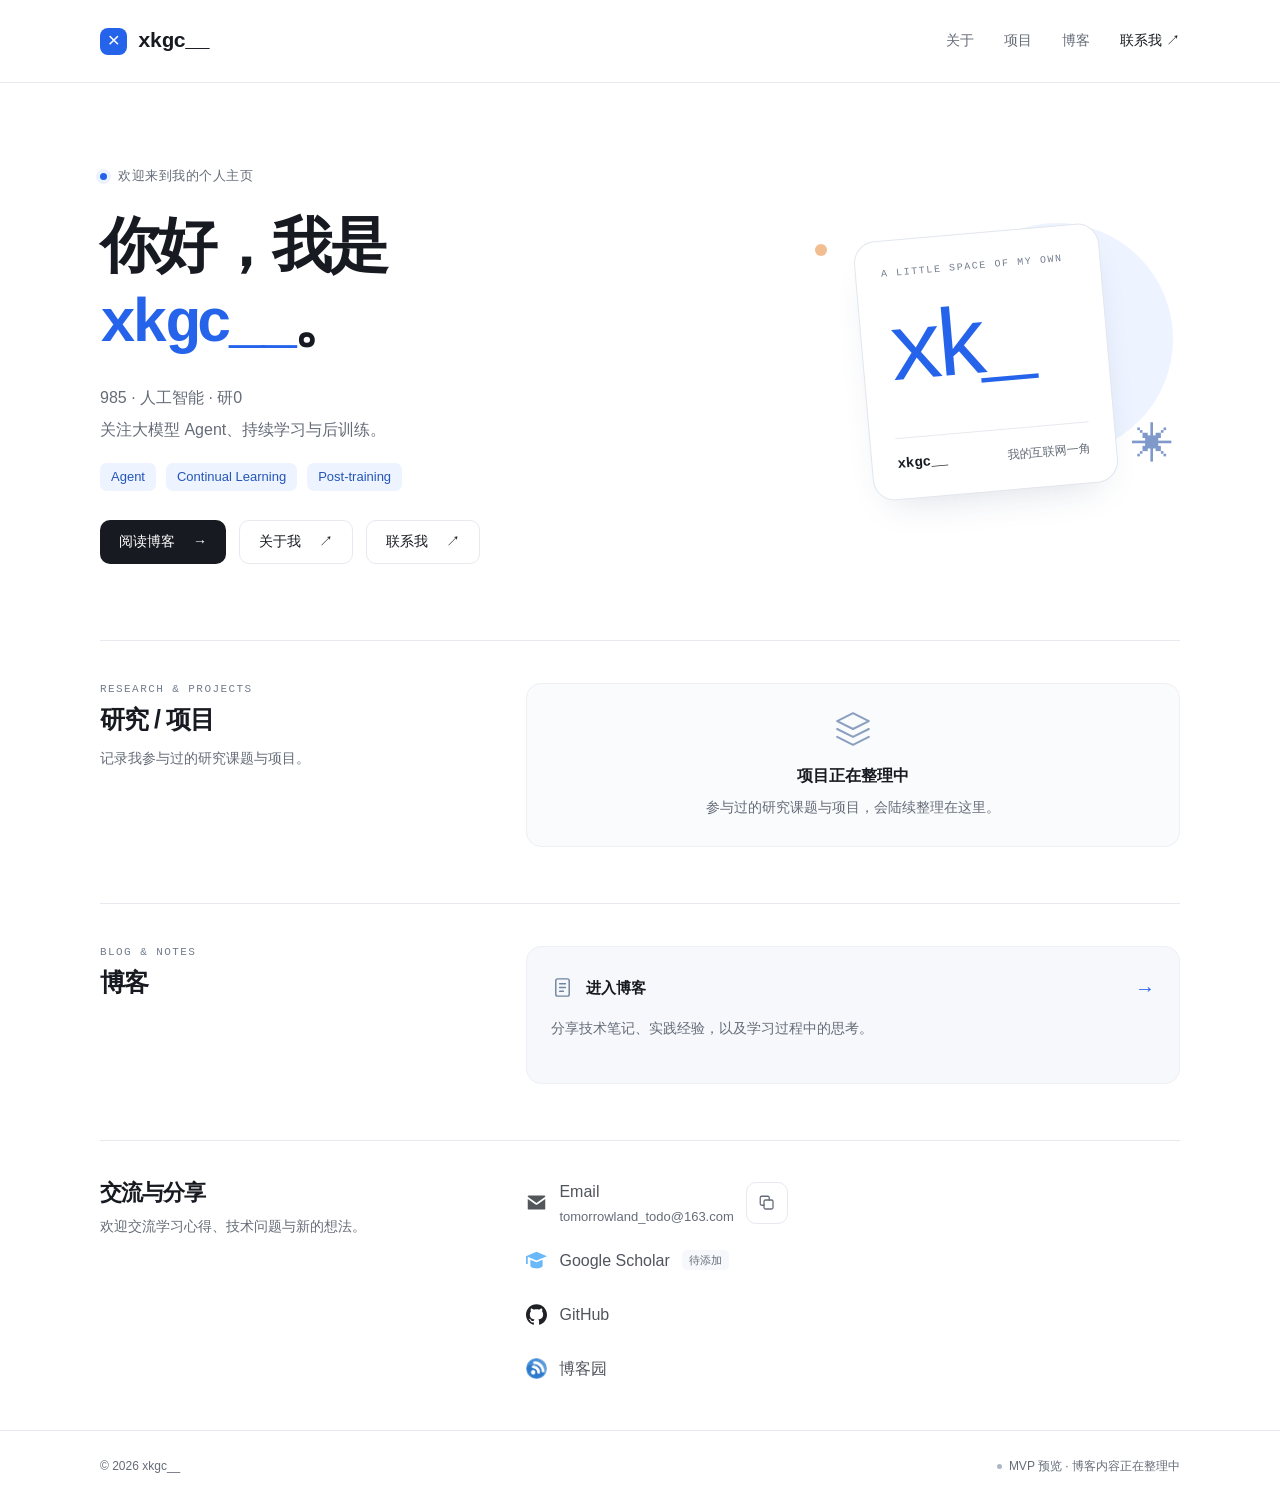
==== site/index.html @ 90bb9431 "feat: 建立 Markdown 驱动的个人主页与博客发布流程 将网页源文件整理到 site/，以 content/posts/ 中的 Markdown 作为文章原稿。  新增构建脚本和文章模板，自" ====
<!doctype html>
<html lang="zh-CN">
  <head>
    <meta charset="utf-8">
    <meta name="viewport" content="width=device-width, initial-scale=1">
    <meta name="description" content="xkgc__ 的个人主页：研0，记录技术学习、实践与思考。">
    <meta name="theme-color" content="#ffffff">
    <title>xkgc__ · 个人主页</title>
    <link rel="icon" href="data:image/svg+xml,%3Csvg xmlns='http://www.w3.org/2000/svg' viewBox='0 0 64 64'%3E%3Crect width='64' height='64' rx='18' fill='%232563eb'/%3E%3Cpath d='m20 20 24 24m0-24L20 44' stroke='white' stroke-width='7' stroke-linecap='round'/%3E%3C/svg%3E">
    <style>
      :root {
        color-scheme: light;
        --ink: #171a20;
        --muted: #656c78;
        --line: #e7e9ee;
        --blue: #2563eb;
        --wash: #f6f8fb;
      }
      * { box-sizing: border-box; }
      [hidden] { display: none !important; }
      html { scroll-behavior: smooth; scroll-padding-top: 24px; }
      body {
        margin: 0;
        color: var(--ink);
        background: #fff;
        font-family: -apple-system, BlinkMacSystemFont, "Segoe UI", "PingFang SC", "Microsoft YaHei", sans-serif;
        line-height: 1.7;
        -webkit-font-smoothing: antialiased;
      }
      ::selection { background: #e1eaff; }
      a { color: inherit; text-decoration: none; }
      button { font: inherit; }
      a, button { -webkit-tap-highlight-color: transparent; }
      a:focus-visible, button:focus-visible { outline: 3px solid #8fb2ff; outline-offset: 5px; }
      svg { display: block; }
      .container { width: min(1080px, calc(100% - 64px)); margin-inline: auto; }
      .skip-link { position: absolute; left: 20px; top: -80px; z-index: 5; padding: 10px 16px; background: var(--ink); color: #fff; }
      .skip-link:focus { top: 12px; }
      .header { border-bottom: 1px solid var(--line); }
      .header-inner { min-height: 82px; display: flex; align-items: center; justify-content: space-between; gap: 24px; }
      .brand { display: inline-flex; align-items: center; gap: 11px; font: 700 21px ui-monospace, Consolas, monospace; letter-spacing: -.8px; }
      .brand-mark { width: 27px; height: 27px; display: grid; place-items: center; background: var(--blue); border-radius: 8px; color: #fff; font-size: 21px; font-weight: 400; }
      .navigation { display: flex; align-items: center; gap: 30px; font-size: 14px; color: var(--muted); }
      .navigation a { padding-block: 12px; transition: color .16s ease; }
      .navigation a:hover { color: var(--blue); }
      .navigation .nav-contact { color: var(--ink); }
      .hero { display: grid; grid-template-columns: 1.6fr 1fr; align-items: center; gap: 70px; padding-block: 78px 76px; }
      .eyebrow { display: inline-flex; align-items: center; gap: 8px; color: var(--muted); font-size: 13px; letter-spacing: .04em; }
      .status-dot { width: 7px; height: 7px; background: var(--blue); border-radius: 50%; box-shadow: 0 0 0 4px #edf2ff; margin-right: 3px; }
      h1 { margin: 21px 0 20px; font-size: clamp(40px, 4.7vw, 62px); line-height: 1.24; letter-spacing: -.045em; font-weight: 750; }
      h1 span { color: var(--blue); font-family: ui-monospace, Consolas, monospace; letter-spacing: -.065em; }
      .intro { max-width: 440px; color: var(--muted); font-size: 16px; margin: 0; line-height: 1.95; }
      .hero-tags { display: flex; flex-wrap: wrap; gap: 10px; margin-top: 18px; }
      .tag-chip { padding: 3px 11px; background: #edf3ff; color: #2456b7; border-radius: 7px; font-size: 13px; }
      .hero-actions { display: flex; flex-wrap: wrap; align-items: center; gap: 13px; margin-top: 29px; }
      .button { display: inline-flex; justify-content: center; align-items: center; gap: 18px; min-height: 44px; padding: 9px 19px; border-radius: 10px; font-size: 14px; font-weight: 550; transition: background .16s ease, transform .16s ease; }
      .button:hover { transform: translateY(-2px); }
      .button-primary { color: white; background: var(--ink); }
      .button-primary:hover { background: #303744; }
      .button-secondary { border: 1px solid var(--line); background: white; }
      .button-secondary:hover { background: var(--wash); }
      .identity-scene { position: relative; min-height: 288px; display: grid; place-items: center; isolation: isolate; }
      .identity-scene::before { content: ""; position: absolute; width: 232px; height: 232px; border-radius: 50%; background: #edf3ff; right: 7px; top: 5px; z-index: -2; }
      .identity-scene::after { content: ""; position: absolute; width: 12px; height: 12px; background: #f1bd91; border-radius: 50%; left: 23px; top: 26px; }
      .identity-card { width: 246px; padding: 27px 25px 22px; background: #fff; border: 1px solid #e2e6ed; border-radius: 22px; transform: rotate(-5deg); box-shadow: 0 18px 40px -22px #243c6838; }
      .card-label { font: 10px ui-monospace, Consolas, monospace; color: #737d8e; letter-spacing: .16em; }
      .monogram { font: 500 95px ui-monospace, Consolas, monospace; color: var(--blue); letter-spacing: -.12em; line-height: 1.35; padding: 12px 0 19px; }
      .identity-caption { border-top: 1px solid var(--line); padding-top: 14px; display: flex; justify-content: space-between; align-items: center; font-size: 12px; color: var(--muted); }
      .identity-caption strong { color: var(--ink); font-family: ui-monospace, Consolas, monospace; font-size: 14px; }
      .little-star { position: absolute; right: 6px; bottom: 25px; color: #7f9aca; font-size: 42px; font-family: Georgia, serif; }
      .blog-section { display: grid; grid-template-columns: 1fr 1.7fr; align-items: start; gap: 42px; padding-block: 42px 56px; border-top: 1px solid var(--line); }
      .section-kicker { margin: 0 0 7px; color: #737d8e; font: 11px ui-monospace, Consolas, monospace; letter-spacing: .13em; }
      h2 { margin: 0; font-size: 25px; line-height: 1.4; letter-spacing: -.04em; }
      .blog-entry { display: block; min-height: 138px; background: var(--wash); border: 1px solid #edf0f4; border-radius: 15px; padding: 24px; transition: background .16s ease, border-color .16s ease; }
      .blog-entry:hover { background: #f0f5ff; border-color: #c9d9fb; }
      .blog-entry-top { display: flex; align-items: center; gap: 12px; margin-bottom: 11px; }
      .blog-entry-icon { color: #70839f; }
      .blog-entry-arrow { margin-left: auto; color: var(--blue); font-size: 20px; }
      h3 { margin: 0; font-size: 15px; font-weight: 600; }
      .blog-entry p { margin: 0; color: var(--muted); font-size: 14px; line-height: 1.85; }
      .projects-section { display: grid; grid-template-columns: 1fr 1.7fr; align-items: start; gap: 42px; padding-block: 42px 56px; border-top: 1px solid var(--line); }
      .projects-intro { margin: 10px 0 0; color: var(--muted); font-size: 14px; }
      .project-list { list-style: none; margin: 0; padding: 0; display: grid; gap: 14px; }
      .project-card { background: var(--wash); border: 1px solid #edf0f4; border-radius: 15px; padding: 22px 24px; transition: background .16s ease, border-color .16s ease; }
      .project-card:hover { background: #f0f5ff; border-color: #c9d9fb; }
      .project-top { display: flex; align-items: center; gap: 10px; margin-bottom: 11px; }
      .project-type { padding: 2px 8px; background: #edf3ff; color: #2456b7; border-radius: 5px; font-size: 12px; }
      .project-status { padding: 1px 8px; background: #fff; border: 1px solid var(--line); border-radius: 5px; color: var(--muted); font-size: 11px; }
      .project-link { margin-left: auto; color: var(--blue); font-size: 13px; }
      .project-link:hover { text-decoration: underline; }
      .project-title { margin: 0; font-size: 17px; font-weight: 600; line-height: 1.5; overflow-wrap: anywhere; }
      .project-summary { margin: 7px 0 0; color: var(--muted); font-size: 14px; line-height: 1.85; }
      .project-tags { display: flex; flex-wrap: wrap; gap: 10px; margin-top: 12px; color: #737d8e; font-size: 12px; overflow-wrap: anywhere; }
      .project-empty { min-height: 150px; padding: 26px 22px; border: 1px solid #edf0f4; border-radius: 15px; background: #fafbfd; text-align: center; display: flex; flex-direction: column; align-items: center; justify-content: center; }
      .project-empty-icon { color: #8ba0c0; margin-bottom: 14px; }
      .project-empty h3 { font-size: 16px; margin: 0 0 7px; }
      .project-empty p { color: var(--muted); font-size: 14px; margin: 0; }
      .contact { border-top: 1px solid var(--line); padding-block: 37px 40px; display: grid; grid-template-columns: 1fr 1.7fr; align-items: start; gap: 42px; }
      .contact h2 { font-size: 22px; margin-bottom: 6px; }
      .contact p { margin: 0; font-size: 14px; color: var(--muted); }
      .contact-list { list-style: none; margin: 0; padding: 0; display: grid; gap: 10px; min-width: 0; }
      .contact-row { display: flex; align-items: center; gap: 12px; min-height: 44px; }
      .contact-link { display: inline-flex; align-items: center; gap: 12px; min-height: 44px; min-width: 0; color: #50545d; font-size: 16px; border-radius: 4px; }
      a.contact-link:hover { color: var(--blue); }
      .contact-icon { width: 21px; height: 21px; flex: 0 0 21px; }
      .email-icon { color: #53565b; }
      .scholar-icon { color: #69b9fa; }
      .github-icon { color: #202124; }
      .cnblogs-icon { object-fit: cover; border-radius: 50%; }
      .contact-text { display: grid; gap: 1px; min-width: 0; }
      .contact-detail { color: var(--muted); font-size: 13px; overflow-wrap: anywhere; }
      .contact-pending { flex-wrap: wrap; column-gap: 12px; row-gap: 3px; }
      .link-status { color: var(--muted); font-size: 11px; padding: 1px 7px; border-radius: 5px; background: var(--wash); white-space: nowrap; }
      .copy-button { flex-shrink: 0; width: 42px; height: 42px; display: grid; place-items: center; border: 1px solid var(--line); border-radius: 10px; background: white; color: var(--muted); cursor: pointer; }
      .copy-button:hover { background: var(--wash); color: var(--blue); }
      footer { border-top: 1px solid var(--line); }
      .footer-inner { min-height: 70px; display: flex; align-items: center; justify-content: space-between; gap: 20px; color: var(--muted); font-size: 12px; }
      .preview-label { display: flex; align-items: center; gap: 7px; }
      .preview-label::before { content: ""; width: 5px; height: 5px; background: #adb6c6; border-radius: 50%; }
      .toast { position: fixed; left: 50%; bottom: 24px; transform: translate(-50%, 12px); width: max-content; max-width: calc(100vw - 32px); padding: 11px 18px; border-radius: 10px; background: var(--ink); color: white; font-size: 13px; text-align: center; opacity: 0; pointer-events: none; transition: opacity .16s, transform .16s; }
      .toast.visible { opacity: 1; transform: translate(-50%, 0); }
      @media (max-width: 760px) {
        .container { width: calc(100% - 40px); }
        .header-inner { min-height: 72px; gap: 14px; }
        .navigation { gap: 20px; font-size: 13px; }
        .nav-about { display: none; }
        .hero { gap: 25px; padding-block: 54px; }
        h1 { font-size: 43px; }
        .identity-card { width: 190px; padding: 23px 19px 17px; }
        .identity-scene { min-height: 240px; }
        .identity-scene::before { width: 170px; height: 170px; }
        .monogram { font-size: 75px; }
        .identity-caption { gap: 8px; font-size: 10px; }
        .blog-section, .projects-section { gap: 24px; }
        .contact { grid-template-columns: 1fr; gap: 18px; }
      }
      @media (max-width: 540px) {
        .brand { font-size: 18px; gap: 8px; }
        .brand-mark { width: 24px; height: 24px; border-radius: 7px; }
        .navigation { gap: 17px; }
        .hero { grid-template-columns: 1fr; padding-block: 48px 42px; gap: 30px; }
        h1 { font-size: 44px; }
        .intro { font-size: 15px; }
        .identity-scene { display: none; }
        .blog-section, .projects-section { grid-template-columns: 1fr; padding-block: 32px 36px; gap: 19px; }
        .blog-entry { min-height: 142px; padding: 22px; }
        h2 { font-size: 23px; }
        .contact { padding-block: 30px; }
        .footer-inner { min-height: 76px; gap: 8px; flex-wrap: wrap; padding-block: 18px; font-size: 11px; }
      }
      @media (prefers-reduced-motion: reduce) {
        html { scroll-behavior: auto; }
        *, *::before, *::after { transition: none !important; }
        .button:hover { transform: none; }
      }
    </style>
    <script src="./projects-data.js" defer></script>
    <script src="./projects.js" defer></script>
  </head>
  <body id="top">
    <a class="skip-link" href="#main">跳到主要内容</a>
    <header class="header">
      <div class="container header-inner">
        <a class="brand" href="#top" aria-label="xkgc__，返回页首"><span class="brand-mark" aria-hidden="true">×</span>xkgc__</a>
        <nav class="navigation" aria-label="主导航">
          <a class="nav-about" href="./about.html">关于</a>
          <a href="#projects">项目</a>
          <a href="./blog.html">博客</a>
          <a class="nav-contact" href="#contact">联系我 <span aria-hidden="true">↗</span></a>
        </nav>
      </div>
    </header>
    <main id="main" class="container">
      <section class="hero" aria-labelledby="intro-title">
        <div>
          <div class="eyebrow"><span class="status-dot" aria-hidden="true"></span>欢迎来到我的个人主页</div>
          <h1 id="intro-title">你好，我是<br><span>xkgc__</span>。</h1>
          <p class="intro">985 · 人工智能 · 研0<br>关注大模型 Agent、持续学习与后训练。</p>
          <div class="hero-tags" aria-label="研究方向">
            <span class="tag-chip">Agent</span>
            <span class="tag-chip">Continual Learning</span>
            <span class="tag-chip">Post-training</span>
          </div>
          <div class="hero-actions">
            <a class="button button-primary" href="./blog.html">阅读博客 <span aria-hidden="true">→</span></a>
            <a class="button button-secondary" href="./about.html">关于我 <span aria-hidden="true">↗</span></a>
            <a class="button button-secondary" href="mailto:tomorrowland_todo@163.com">联系我 <span aria-hidden="true">↗</span></a>
          </div>
        </div>
        <div class="identity-scene" aria-hidden="true">
          <div class="identity-card">
            <div class="card-label">A LITTLE SPACE OF MY OWN</div>
            <div class="monogram">xk_</div>
            <div class="identity-caption"><strong>xkgc__</strong><span>我的互联网一角</span></div>
          </div>
          <span class="little-star">✳</span>
        </div>
      </section>
      <section class="projects-section" id="projects" aria-labelledby="projects-title">
        <div>
          <p class="section-kicker">RESEARCH &amp; PROJECTS</p>
          <h2 id="projects-title">研究 / 项目</h2>
          <p class="projects-intro">记录我参与过的研究课题与项目。</p>
        </div>
        <div>
          <ul class="project-list" id="project-list"></ul>
          <div class="project-empty" id="project-empty" hidden>
            <svg class="project-empty-icon" width="38" height="38" viewBox="0 0 24 24" fill="none" stroke="currentColor" stroke-width="1.3" stroke-linecap="round" stroke-linejoin="round" aria-hidden="true"><path d="M12 2 2 7l10 5 10-5z"/><path d="M2 17l10 5 10-5"/><path d="M2 12l10 5 10-5"/></svg>
            <h3>项目正在整理中</h3>
            <p>参与过的研究课题与项目，会陆续整理在这里。</p>
          </div>
        </div>
      </section>
      <section class="blog-section" id="blog" aria-labelledby="blog-title">
        <div>
          <p class="section-kicker">BLOG &amp; NOTES</p>
          <h2 id="blog-title">博客</h2>
        </div>
        <a class="blog-entry" href="./blog.html" aria-label="进入博客，阅读技术笔记与实践记录">
          <div class="blog-entry-top">
            <svg class="blog-entry-icon" width="23" height="23" viewBox="0 0 24 24" fill="none" stroke="currentColor" stroke-width="1.5" stroke-linecap="round" stroke-linejoin="round" aria-hidden="true"><rect x="5" y="3" width="14" height="18" rx="2"/><path d="M9 8h6M9 12h6M9 16h4"/></svg>
            <h3>进入博客</h3>
            <span class="blog-entry-arrow" aria-hidden="true">→</span>
          </div>
          <p>分享技术笔记、实践经验，以及学习过程中的思考。</p>
        </a>
      </section>
      <section class="contact" id="contact" aria-labelledby="contact-title">
        <div><h2 id="contact-title">交流与分享</h2><p>欢迎交流学习心得、技术问题与新的想法。</p></div>
        <ul class="contact-list" aria-label="联系与个人主页">
          <li class="contact-row">
            <a class="contact-link" href="mailto:tomorrowland_todo@163.com">
              <svg class="contact-icon email-icon" viewBox="0 0 24 24" fill="currentColor" aria-hidden="true"><path d="M3 4h18a1 1 0 0 1 1 1v.5l-10 7-10-7V5a1 1 0 0 1 1-1Zm-1 3.9 9.43 6.6a1 1 0 0 0 1.14 0L22 7.9V19a1 1 0 0 1-1 1H3a1 1 0 0 1-1-1V7.9Z"/></svg>
              <span class="contact-text"><span>Email</span><span class="contact-detail">tomorrowland_todo@163.com</span></span>
            </a>
            <button class="copy-button" id="copy-email" type="button" aria-label="复制邮箱地址" title="复制邮箱地址">
              <svg width="18" height="18" viewBox="0 0 24 24" fill="none" stroke="currentColor" stroke-width="1.7" stroke-linecap="round" stroke-linejoin="round" aria-hidden="true"><rect x="8" y="8" width="12" height="12" rx="2"/><path d="M15 8V5a2 2 0 0 0-2-2H5a2 2 0 0 0-2 2v8a2 2 0 0 0 2 2h3"/></svg>
            </button>
          </li>
          <li class="contact-row">
            <!-- 创建 Google Scholar 主页后，将下面的 span 改成带真实地址的 a。 -->
            <span class="contact-link contact-pending">
              <svg class="contact-icon scholar-icon" viewBox="0 0 24 24" fill="currentColor" aria-hidden="true"><path d="m12 2 12 5-12 5L2 7.83V16H0V7l12-5Z"/><path d="M5 11v7c0 1.66 3.13 3 7 3s7-1.34 7-3v-7l-7 2.92L5 11Z"/></svg>
              <span>Google Scholar</span><span class="link-status">待添加</span>
            </span>
          </li>
          <li class="contact-row">
            <a class="contact-link" href="https://github.com/TomorrowlandD" target="_blank" rel="noopener noreferrer" aria-label="GitHub：TomorrowlandD，在新标签页打开">
              <svg class="contact-icon github-icon" viewBox="0 0 24 24" fill="currentColor" aria-hidden="true"><path d="M12 .297C5.37.297 0 5.67 0 12.297c0 5.303 3.438 9.8 8.205 11.385.6.113.82-.258.82-.577 0-.285-.01-1.04-.015-2.04-3.338.724-4.043-1.61-4.043-1.61-.546-1.387-1.333-1.756-1.333-1.756-1.09-.745.083-.729.083-.729 1.205.084 1.838 1.236 1.838 1.236 1.07 1.835 2.809 1.305 3.495.998.108-.776.418-1.305.762-1.605-2.665-.305-5.467-1.334-5.467-5.93 0-1.31.465-2.38 1.235-3.22-.135-.303-.54-1.523.105-3.176 0 0 1.005-.322 3.3 1.23.96-.267 1.98-.399 3-.405 1.02.006 2.04.138 3 .405 2.28-1.552 3.285-1.23 3.285-1.23.645 1.653.24 2.873.12 3.176.765.84 1.23 1.91 1.23 3.22 0 4.61-2.805 5.62-5.475 5.92.42.36.81 1.096.81 2.22 0 1.606-.015 2.896-.015 3.286 0 .315.21.69.825.57C20.565 22.092 24 17.592 24 12.297c0-6.627-5.373-12-12-12"/></svg>
              <span>GitHub</span>
            </a>
          </li>
          <li class="contact-row">
            <a class="contact-link" href="https://www.cnblogs.com/Tomorrowland" target="_blank" rel="noopener noreferrer" aria-label="博客园：Tomorrowland，在新标签页打开">
              <img class="contact-icon cnblogs-icon" src="./figures/cnblogs-logo.png" alt="" loading="lazy">
              <span>博客园</span>
            </a>
          </li>
        </ul>
      </section>
    </main>
    <footer>
      <div class="container footer-inner"><span>© 2026 xkgc__</span><span class="preview-label">MVP 预览 · 博客内容正在整理中</span></div>
    </footer>
    <div class="toast" id="copy-status" role="status" aria-live="polite" aria-atomic="true"></div>
    <script>
      const copyButton = document.getElementById('copy-email');
      const copyStatus = document.getElementById('copy-status');
      let messageTimer;
      copyButton.addEventListener('click', async () => {
        let copied = false;
        const email = 'tomorrowland_todo@163.com';
        try {
          await navigator.clipboard.writeText(email);
          copied = true;
        } catch {
          // 某些浏览器直接打开本地文件时没有 Clipboard API。
          const temporaryInput = document.createElement('textarea');
          temporaryInput.value = email;
          temporaryInput.setAttribute('readonly', '');
          temporaryInput.style.cssText = 'position:fixed;left:-9999px;top:0';
          document.body.append(temporaryInput);
          temporaryInput.select();
          try { copied = document.execCommand('copy'); } catch { copied = false; }
          temporaryInput.remove();
          copyButton.focus({ preventScroll: true });
        }
        copyStatus.textContent = copied ? '邮箱已复制' : '未能自动复制，请选中邮箱地址手动复制';
        copyStatus.classList.add('visible');
        clearTimeout(messageTimer);
        messageTimer = setTimeout(() => copyStatus.classList.remove('visible'), 4000);
      });
    </script>
  </body>
</html>
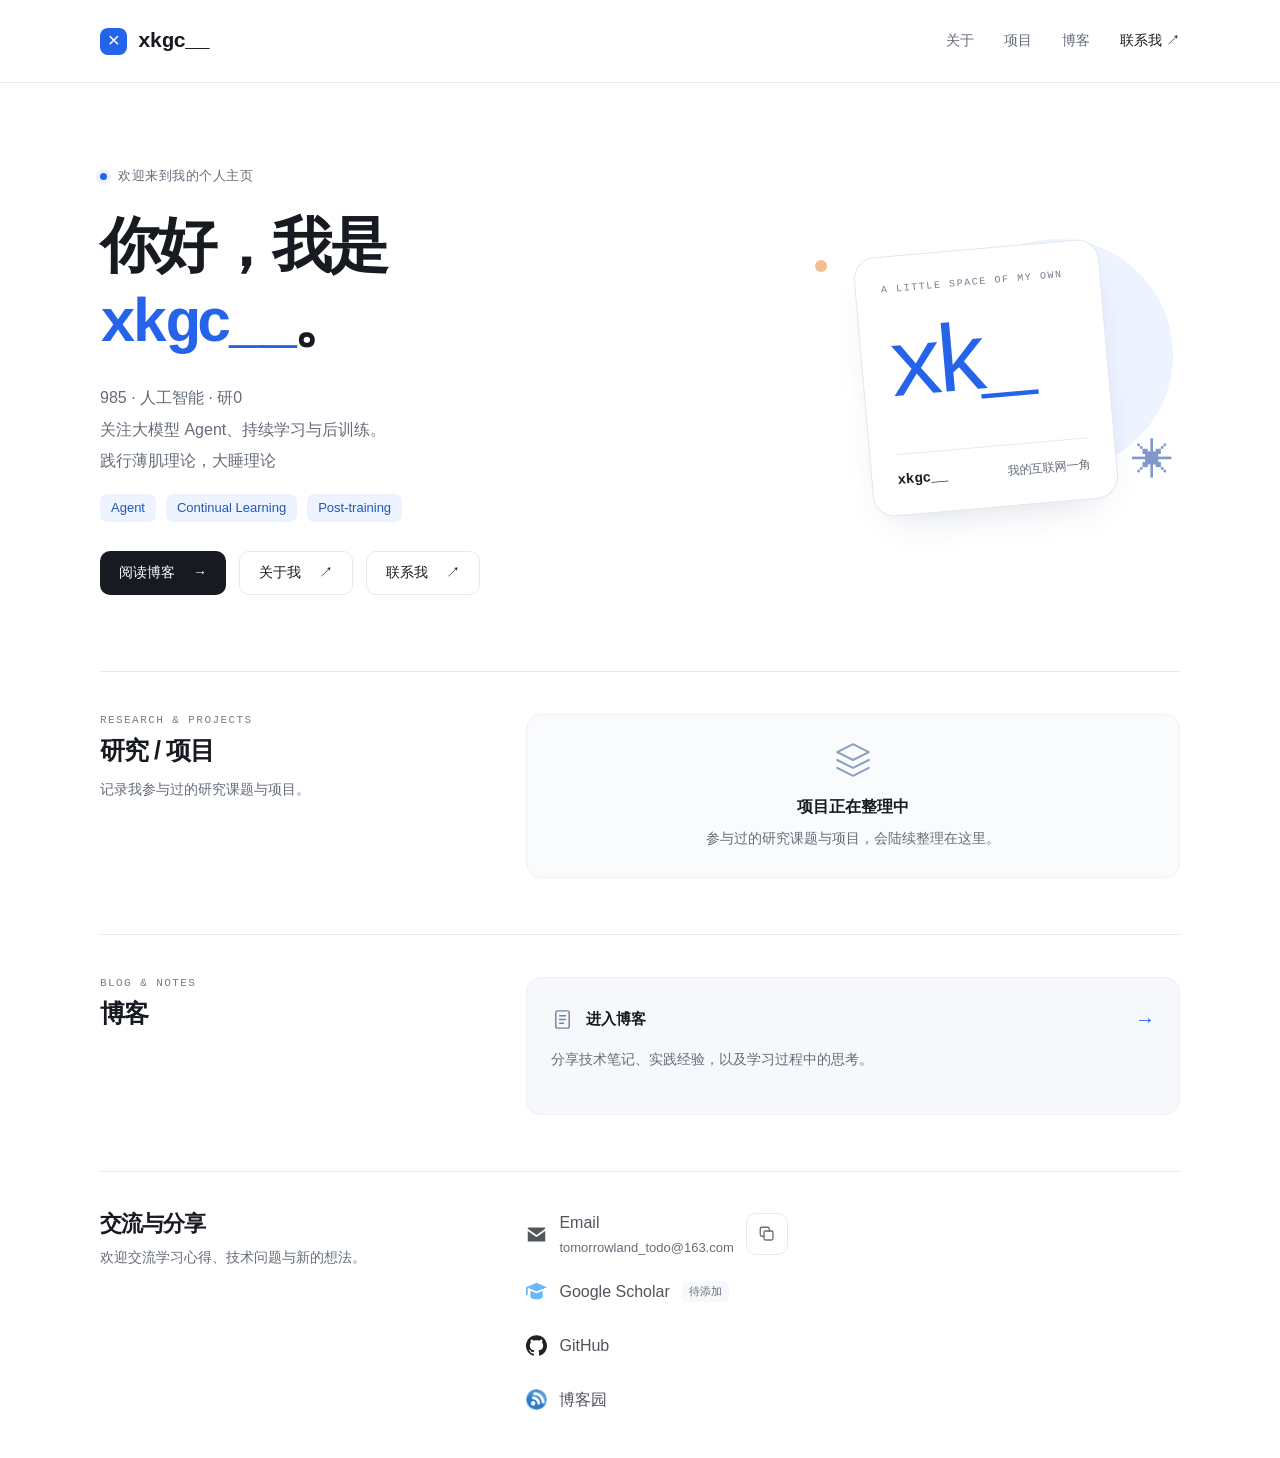
==== commit 4d7f2045: "feat: 完善博客页码分页与个人主页内容 - 将博客列表改为每页 10 篇的页码分页，支持边界处理与省略号 - 同步分类、搜索和页码至网址，支持刷新恢复及浏览器前进后退 - 改善移动端分页布局、键盘" ====
--- a/site/index.html
+++ b/site/index.html
@@ -113,10 +113,6 @@
       .link-status { color: var(--muted); font-size: 11px; padding: 1px 7px; border-radius: 5px; background: var(--wash); white-space: nowrap; }
       .copy-button { flex-shrink: 0; width: 42px; height: 42px; display: grid; place-items: center; border: 1px solid var(--line); border-radius: 10px; background: white; color: var(--muted); cursor: pointer; }
       .copy-button:hover { background: var(--wash); color: var(--blue); }
-      footer { border-top: 1px solid var(--line); }
-      .footer-inner { min-height: 70px; display: flex; align-items: center; justify-content: space-between; gap: 20px; color: var(--muted); font-size: 12px; }
-      .preview-label { display: flex; align-items: center; gap: 7px; }
-      .preview-label::before { content: ""; width: 5px; height: 5px; background: #adb6c6; border-radius: 50%; }
       .toast { position: fixed; left: 50%; bottom: 24px; transform: translate(-50%, 12px); width: max-content; max-width: calc(100vw - 32px); padding: 11px 18px; border-radius: 10px; background: var(--ink); color: white; font-size: 13px; text-align: center; opacity: 0; pointer-events: none; transition: opacity .16s, transform .16s; }
       .toast.visible { opacity: 1; transform: translate(-50%, 0); }
       @media (max-width: 760px) {
@@ -146,7 +142,6 @@
         .blog-entry { min-height: 142px; padding: 22px; }
         h2 { font-size: 23px; }
         .contact { padding-block: 30px; }
-        .footer-inner { min-height: 76px; gap: 8px; flex-wrap: wrap; padding-block: 18px; font-size: 11px; }
       }
       @media (prefers-reduced-motion: reduce) {
         html { scroll-behavior: auto; }
@@ -175,7 +170,7 @@
         <div>
           <div class="eyebrow"><span class="status-dot" aria-hidden="true"></span>欢迎来到我的个人主页</div>
           <h1 id="intro-title">你好，我是<br><span>xkgc__</span>。</h1>
-          <p class="intro">985 · 人工智能 · 研0<br>关注大模型 Agent、持续学习与后训练。</p>
+          <p class="intro">985 · 人工智能 · 研0<br>关注大模型 Agent、持续学习与后训练。<br>践行薄肌理论，大睡理论</p>
           <div class="hero-tags" aria-label="研究方向">
             <span class="tag-chip">Agent</span>
             <span class="tag-chip">Continual Learning</span>
@@ -259,9 +254,6 @@
         </ul>
       </section>
     </main>
-    <footer>
-      <div class="container footer-inner"><span>© 2026 xkgc__</span><span class="preview-label">MVP 预览 · 博客内容正在整理中</span></div>
-    </footer>
     <div class="toast" id="copy-status" role="status" aria-live="polite" aria-atomic="true"></div>
     <script>
       const copyButton = document.getElementById('copy-email');
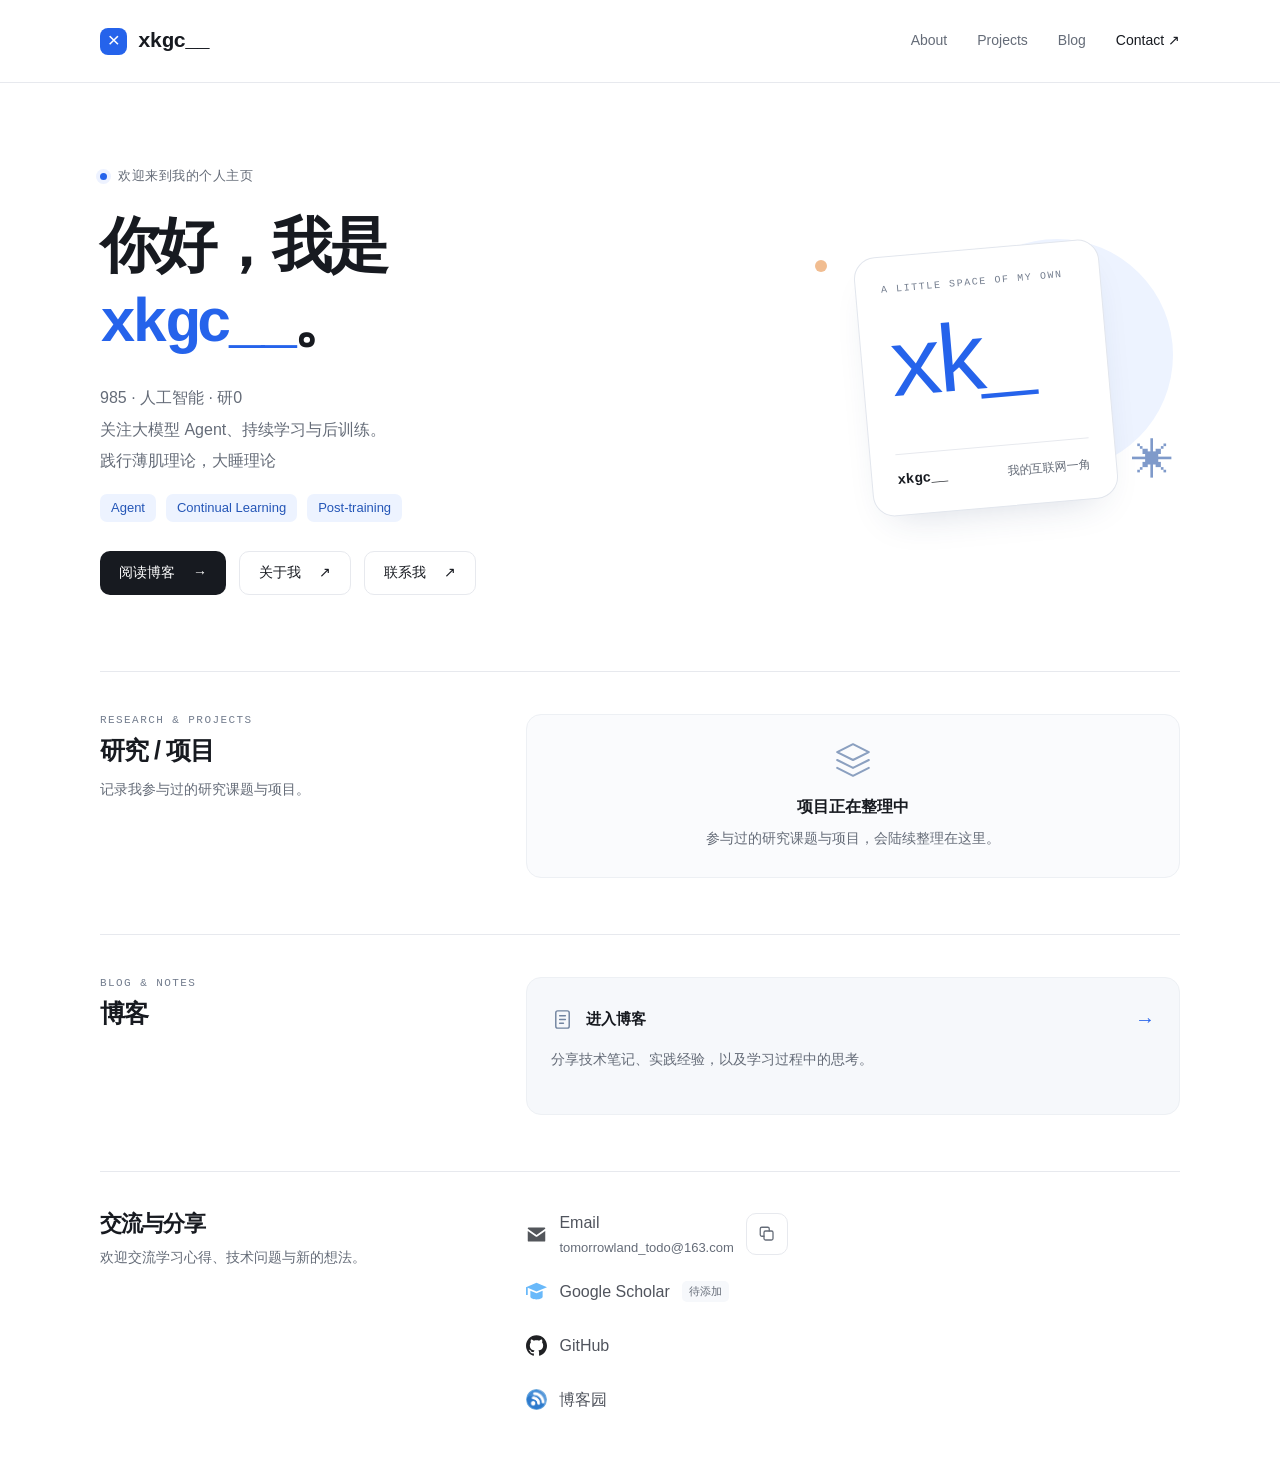
==== commit d76c0e20: "style: 优化博客与关于页布局并统一英文导航 - 博客容器加宽至 1280px，分类栏调整为 170px，栏间距设为 28px - 关于页采用 800px 单栏居中布局，导航与页脚保留 1280p" ====
--- a/site/index.html
+++ b/site/index.html
@@ -41,7 +41,7 @@
       .brand { display: inline-flex; align-items: center; gap: 11px; font: 700 21px ui-monospace, Consolas, monospace; letter-spacing: -.8px; }
       .brand-mark { width: 27px; height: 27px; display: grid; place-items: center; background: var(--blue); border-radius: 8px; color: #fff; font-size: 21px; font-weight: 400; }
       .navigation { display: flex; align-items: center; gap: 30px; font-size: 14px; color: var(--muted); }
-      .navigation a { padding-block: 12px; transition: color .16s ease; }
+      .navigation a { white-space: nowrap; padding-block: 12px; transition: color .16s ease; }
       .navigation a:hover { color: var(--blue); }
       .navigation .nav-contact { color: var(--ink); }
       .hero { display: grid; grid-template-columns: 1.6fr 1fr; align-items: center; gap: 70px; padding-block: 78px 76px; }
@@ -148,6 +148,10 @@
         *, *::before, *::after { transition: none !important; }
         .button:hover { transform: none; }
       }
+      @media (max-width: 380px) {
+        .header-inner { flex-wrap: wrap; padding-block: 10px; gap: 0 14px; }
+        .navigation { margin-left: auto; }
+      }
     </style>
     <script src="./projects-data.js" defer></script>
     <script src="./projects.js" defer></script>
@@ -157,11 +161,11 @@
     <header class="header">
       <div class="container header-inner">
         <a class="brand" href="#top" aria-label="xkgc__，返回页首"><span class="brand-mark" aria-hidden="true">×</span>xkgc__</a>
-        <nav class="navigation" aria-label="主导航">
-          <a class="nav-about" href="./about.html">关于</a>
-          <a href="#projects">项目</a>
-          <a href="./blog.html">博客</a>
-          <a class="nav-contact" href="#contact">联系我 <span aria-hidden="true">↗</span></a>
+        <nav class="navigation" aria-label="主导航" lang="en">
+          <a class="nav-about" href="./about.html">About</a>
+          <a href="#projects">Projects</a>
+          <a href="./blog.html">Blog</a>
+          <a class="nav-contact" href="#contact">Contact <span aria-hidden="true">↗</span></a>
         </nav>
       </div>
     </header>
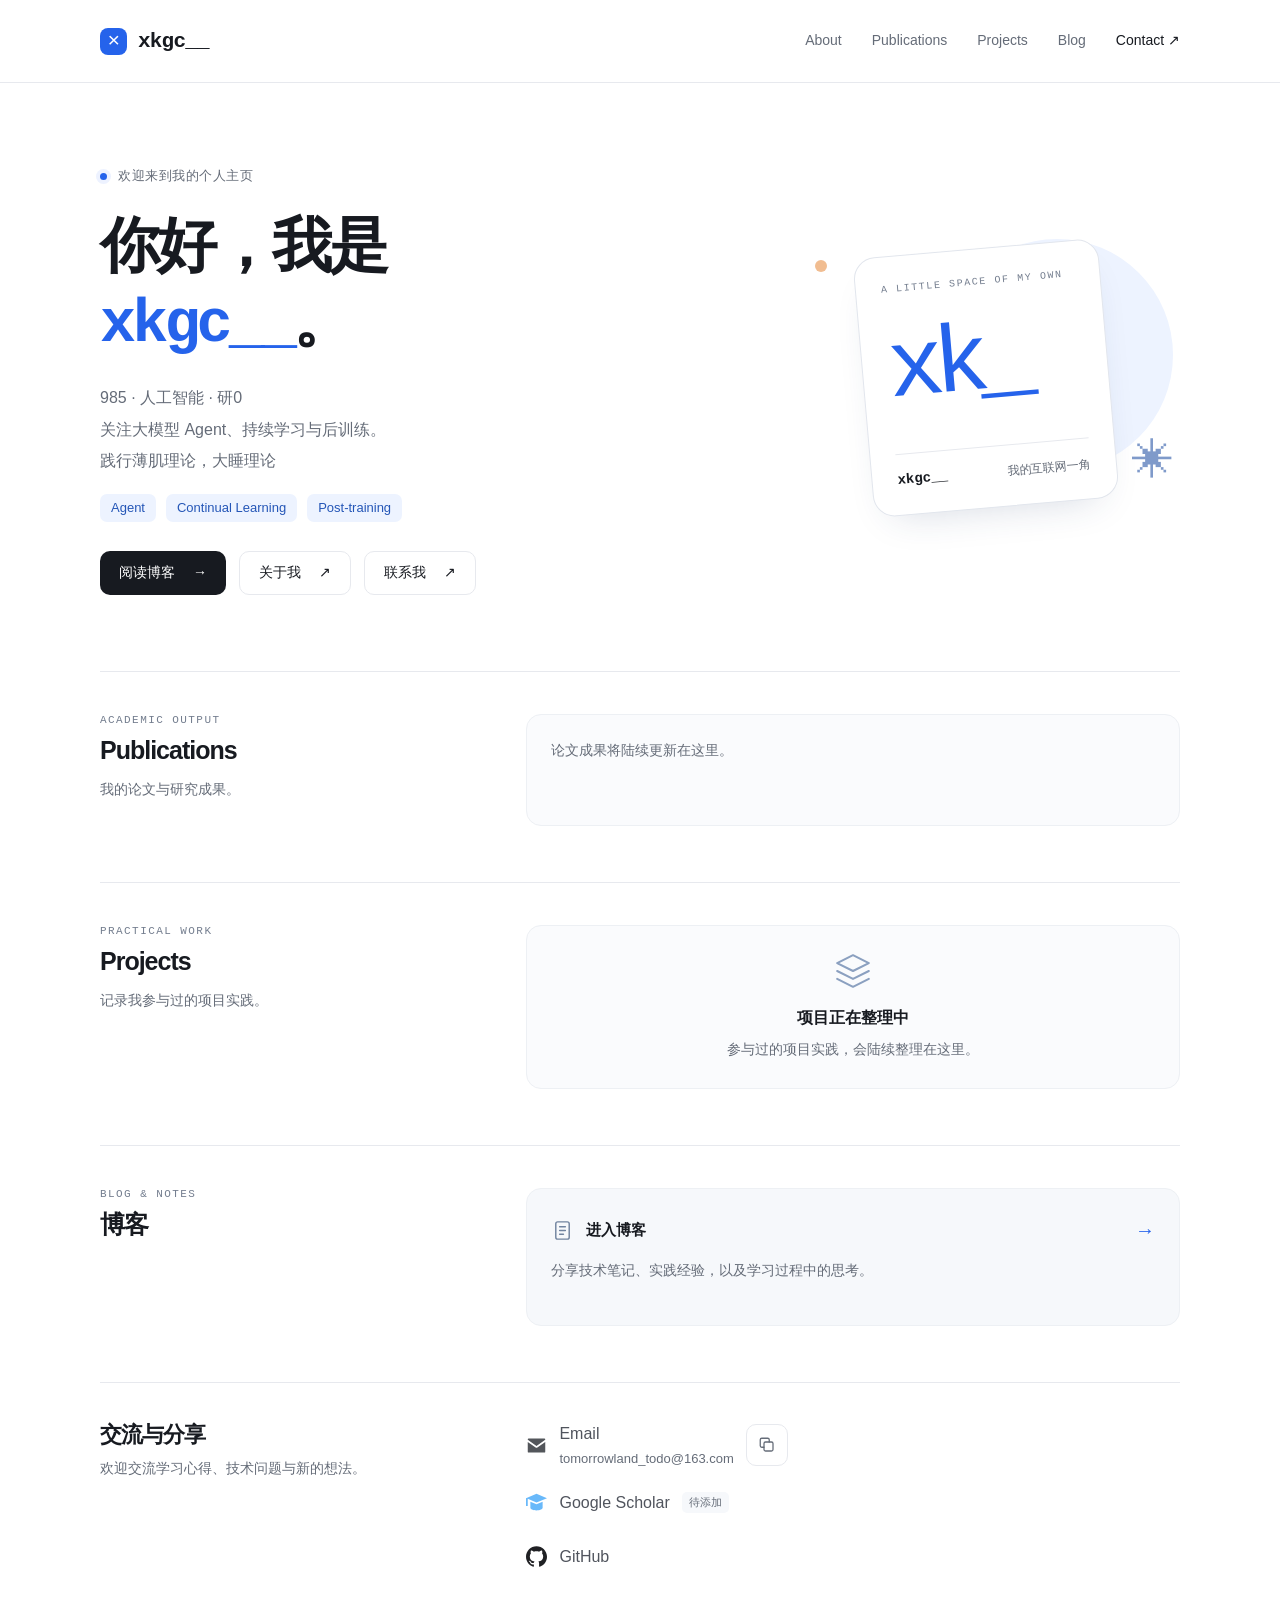
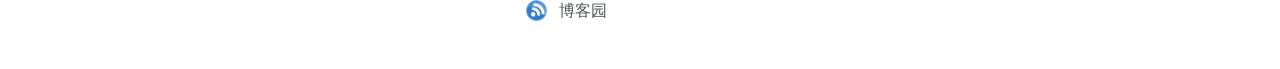
==== commit 85f5e47a: "feat: 拆分论文与项目展示并完善本地预览 新增 Publications 独立数据与渲染，统一各页面导航和窄屏布局。  支持正式与虚拟预览构建，并补充导航浏览器检查和维护说明。" ====
--- a/site/index.html
+++ b/site/index.html
@@ -78,8 +78,17 @@
       .blog-entry-arrow { margin-left: auto; color: var(--blue); font-size: 20px; }
       h3 { margin: 0; font-size: 15px; font-weight: 600; }
       .blog-entry p { margin: 0; color: var(--muted); font-size: 14px; line-height: 1.85; }
-      .projects-section { display: grid; grid-template-columns: 1fr 1.7fr; align-items: start; gap: 42px; padding-block: 42px 56px; border-top: 1px solid var(--line); }
-      .projects-intro { margin: 10px 0 0; color: var(--muted); font-size: 14px; }
+      .publications-section, .projects-section { display: grid; grid-template-columns: 1fr 1.7fr; align-items: start; gap: 42px; padding-block: 42px 56px; border-top: 1px solid var(--line); }
+      .section-intro { margin: 10px 0 0; color: var(--muted); font-size: 14px; }
+      .publication-list { list-style: none; margin: 0; padding: 0; display: grid; gap: 14px; }
+      .publication-card { background: var(--wash); border: 1px solid #edf0f4; border-radius: 15px; padding: 22px 24px; }
+      .publication-meta { margin: 0 0 8px; color: #737d8e; font-size: 12px; }
+      .publication-title { margin: 0; font-size: 17px; font-weight: 600; line-height: 1.5; overflow-wrap: anywhere; }
+      .publication-authors, .publication-venue { margin: 7px 0 0; color: var(--muted); font-size: 14px; line-height: 1.7; overflow-wrap: anywhere; }
+      .publication-links { display: flex; flex-wrap: wrap; gap: 8px 18px; margin-top: 12px; color: var(--blue); font-size: 13px; }
+      .publication-links a:hover { text-decoration: underline; }
+      .publication-empty { min-height: 112px; padding: 24px; border: 1px solid #edf0f4; border-radius: 15px; background: #fafbfd; }
+      .publication-empty p { margin: 0; color: var(--muted); font-size: 14px; }
       .project-list { list-style: none; margin: 0; padding: 0; display: grid; gap: 14px; }
       .project-card { background: var(--wash); border: 1px solid #edf0f4; border-radius: 15px; padding: 22px 24px; transition: background .16s ease, border-color .16s ease; }
       .project-card:hover { background: #f0f5ff; border-color: #c9d9fb; }
@@ -119,7 +128,6 @@
         .container { width: calc(100% - 40px); }
         .header-inner { min-height: 72px; gap: 14px; }
         .navigation { gap: 20px; font-size: 13px; }
-        .nav-about { display: none; }
         .hero { gap: 25px; padding-block: 54px; }
         h1 { font-size: 43px; }
         .identity-card { width: 190px; padding: 23px 19px 17px; }
@@ -127,18 +135,19 @@
         .identity-scene::before { width: 170px; height: 170px; }
         .monogram { font-size: 75px; }
         .identity-caption { gap: 8px; font-size: 10px; }
-        .blog-section, .projects-section { gap: 24px; }
+        .blog-section, .publications-section, .projects-section { gap: 24px; }
         .contact { grid-template-columns: 1fr; gap: 18px; }
       }
       @media (max-width: 540px) {
         .brand { font-size: 18px; gap: 8px; }
         .brand-mark { width: 24px; height: 24px; border-radius: 7px; }
-        .navigation { gap: 17px; }
+        .header-inner { flex-wrap: wrap; padding-block: 10px; gap: 0 14px; }
+        .navigation { width: 100%; justify-content: space-between; flex-wrap: wrap; gap: 0 12px; }
         .hero { grid-template-columns: 1fr; padding-block: 48px 42px; gap: 30px; }
         h1 { font-size: 44px; }
         .intro { font-size: 15px; }
         .identity-scene { display: none; }
-        .blog-section, .projects-section { grid-template-columns: 1fr; padding-block: 32px 36px; gap: 19px; }
+        .blog-section, .publications-section, .projects-section { grid-template-columns: 1fr; padding-block: 32px 36px; gap: 19px; }
         .blog-entry { min-height: 142px; padding: 22px; }
         h2 { font-size: 23px; }
         .contact { padding-block: 30px; }
@@ -150,9 +159,11 @@
       }
       @media (max-width: 380px) {
         .header-inner { flex-wrap: wrap; padding-block: 10px; gap: 0 14px; }
-        .navigation { margin-left: auto; }
+        .navigation { display: grid; grid-template-columns: repeat(3, minmax(0, 1fr)); gap: 0 10px; margin-left: 0; }
       }
     </style>
+    <script src="./publications-data.js" defer></script>
+    <script src="./publications.js" defer></script>
     <script src="./projects-data.js" defer></script>
     <script src="./projects.js" defer></script>
   </head>
@@ -163,6 +174,7 @@
         <a class="brand" href="#top" aria-label="xkgc__，返回页首"><span class="brand-mark" aria-hidden="true">×</span>xkgc__</a>
         <nav class="navigation" aria-label="主导航" lang="en">
           <a class="nav-about" href="./about.html">About</a>
+          <a href="#publications">Publications</a>
           <a href="#projects">Projects</a>
           <a href="./blog.html">Blog</a>
           <a class="nav-contact" href="#contact">Contact <span aria-hidden="true">↗</span></a>
@@ -195,18 +207,31 @@
           <span class="little-star">✳</span>
         </div>
       </section>
+      <section class="publications-section" id="publications" aria-labelledby="publications-title">
+        <div>
+          <p class="section-kicker">ACADEMIC OUTPUT</p>
+          <h2 id="publications-title">Publications</h2>
+          <p class="section-intro">我的论文与研究成果。</p>
+        </div>
+        <div>
+          <ul class="publication-list" id="publication-list"></ul>
+          <div class="publication-empty" id="publication-empty" hidden>
+            <p>论文成果将陆续更新在这里。</p>
+          </div>
+        </div>
+      </section>
       <section class="projects-section" id="projects" aria-labelledby="projects-title">
         <div>
-          <p class="section-kicker">RESEARCH &amp; PROJECTS</p>
-          <h2 id="projects-title">研究 / 项目</h2>
-          <p class="projects-intro">记录我参与过的研究课题与项目。</p>
+          <p class="section-kicker">PRACTICAL WORK</p>
+          <h2 id="projects-title">Projects</h2>
+          <p class="section-intro">记录我参与过的项目实践。</p>
         </div>
         <div>
           <ul class="project-list" id="project-list"></ul>
           <div class="project-empty" id="project-empty" hidden>
             <svg class="project-empty-icon" width="38" height="38" viewBox="0 0 24 24" fill="none" stroke="currentColor" stroke-width="1.3" stroke-linecap="round" stroke-linejoin="round" aria-hidden="true"><path d="M12 2 2 7l10 5 10-5z"/><path d="M2 17l10 5 10-5"/><path d="M2 12l10 5 10-5"/></svg>
             <h3>项目正在整理中</h3>
-            <p>参与过的研究课题与项目，会陆续整理在这里。</p>
+            <p>参与过的项目实践，会陆续整理在这里。</p>
           </div>
         </div>
       </section>
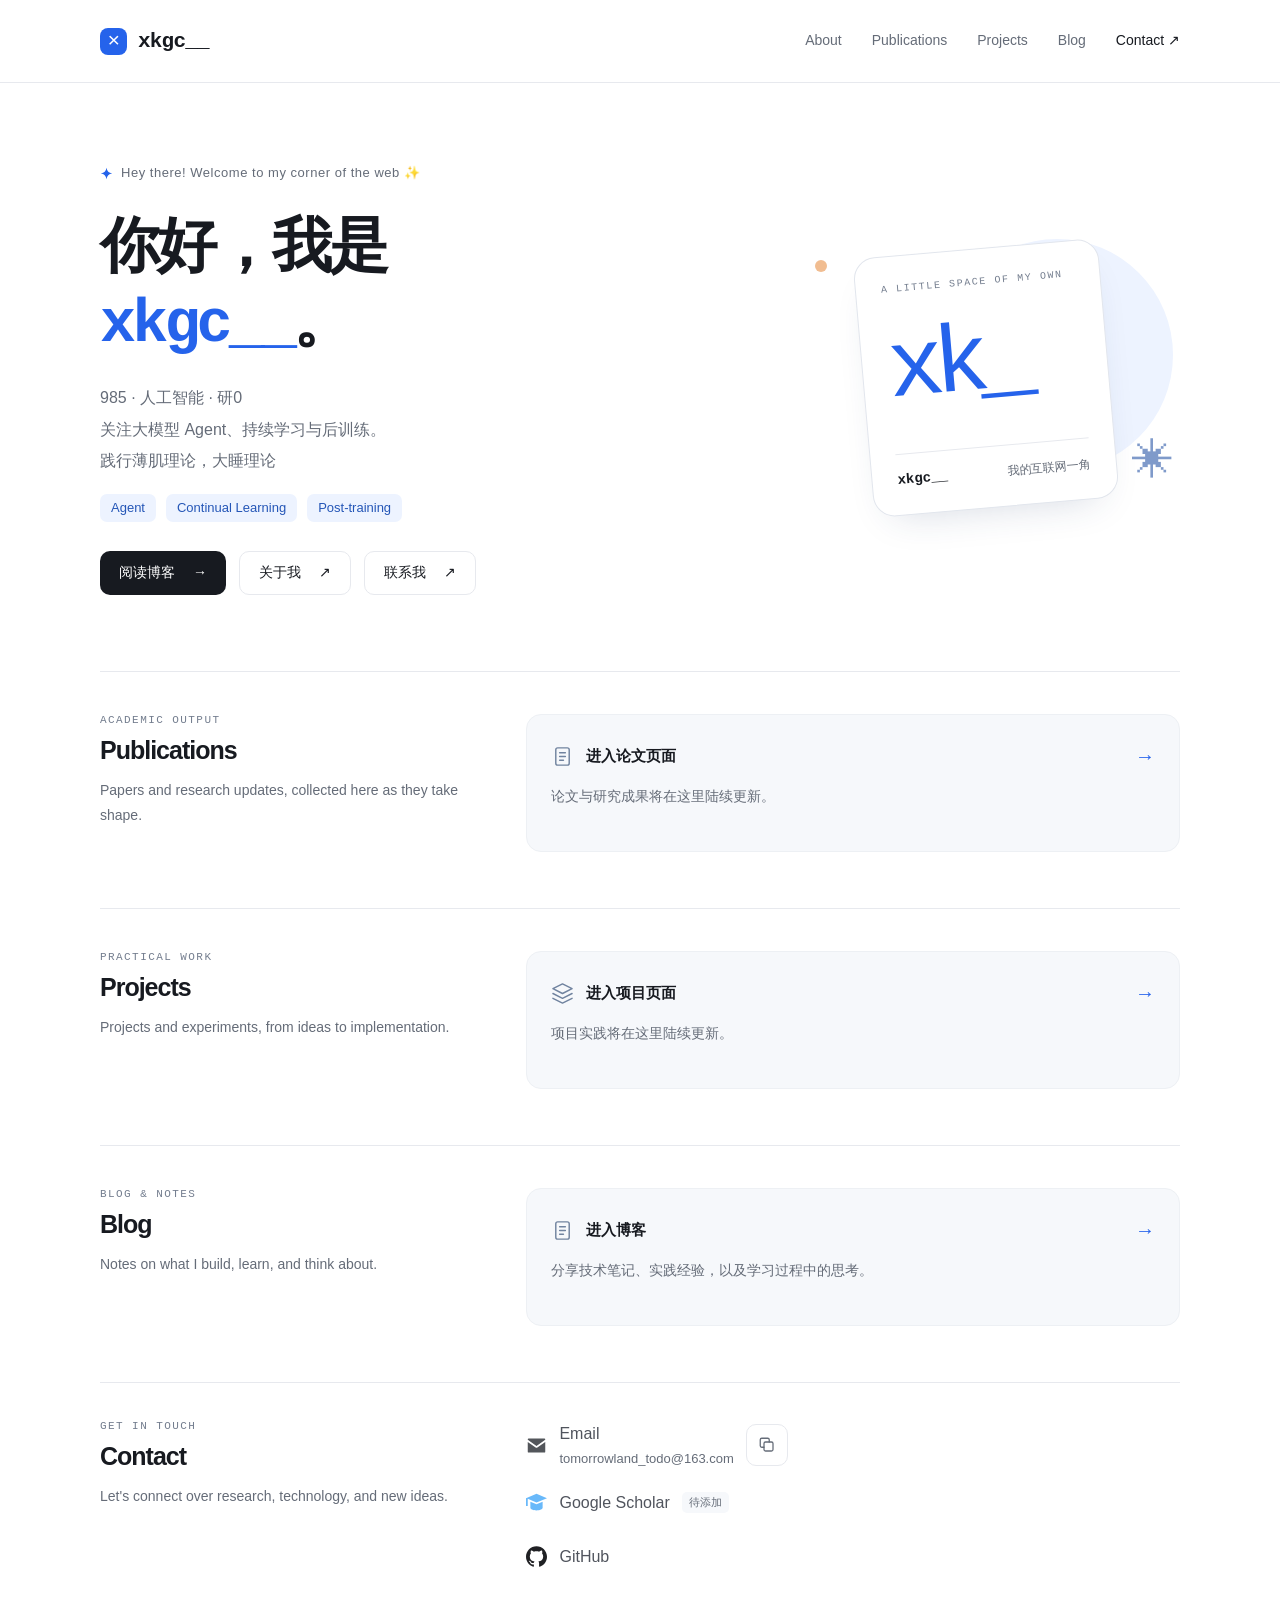
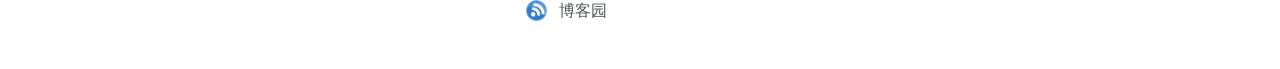
==== commit a4998fac: "feat: 添加论文与项目独立页面并统一首页展示 新增 Publications 和 Projects 占位页及共用样式，构建脚本与全站导航接入新页面；扩展逐页导航测试。  首页使用与博客相同的入口卡" ====
--- a/site/index.html
+++ b/site/index.html
@@ -46,7 +46,7 @@
       .navigation .nav-contact { color: var(--ink); }
       .hero { display: grid; grid-template-columns: 1.6fr 1fr; align-items: center; gap: 70px; padding-block: 78px 76px; }
       .eyebrow { display: inline-flex; align-items: center; gap: 8px; color: var(--muted); font-size: 13px; letter-spacing: .04em; }
-      .status-dot { width: 7px; height: 7px; background: var(--blue); border-radius: 50%; box-shadow: 0 0 0 4px #edf2ff; margin-right: 3px; }
+      .welcome-spark { width: 13px; height: 13px; flex: 0 0 13px; color: var(--blue); }
       h1 { margin: 21px 0 20px; font-size: clamp(40px, 4.7vw, 62px); line-height: 1.24; letter-spacing: -.045em; font-weight: 750; }
       h1 span { color: var(--blue); font-family: ui-monospace, Consolas, monospace; letter-spacing: -.065em; }
       .intro { max-width: 440px; color: var(--muted); font-size: 16px; margin: 0; line-height: 1.95; }
@@ -71,6 +71,7 @@
       .blog-section { display: grid; grid-template-columns: 1fr 1.7fr; align-items: start; gap: 42px; padding-block: 42px 56px; border-top: 1px solid var(--line); }
       .section-kicker { margin: 0 0 7px; color: #737d8e; font: 11px ui-monospace, Consolas, monospace; letter-spacing: .13em; }
       h2 { margin: 0; font-size: 25px; line-height: 1.4; letter-spacing: -.04em; }
+      .section-intro { margin: 10px 0 0; color: var(--muted); font-size: 14px; line-height: 1.75; }
       .blog-entry { display: block; min-height: 138px; background: var(--wash); border: 1px solid #edf0f4; border-radius: 15px; padding: 24px; transition: background .16s ease, border-color .16s ease; }
       .blog-entry:hover { background: #f0f5ff; border-color: #c9d9fb; }
       .blog-entry-top { display: flex; align-items: center; gap: 12px; margin-bottom: 11px; }
@@ -79,16 +80,15 @@
       h3 { margin: 0; font-size: 15px; font-weight: 600; }
       .blog-entry p { margin: 0; color: var(--muted); font-size: 14px; line-height: 1.85; }
       .publications-section, .projects-section { display: grid; grid-template-columns: 1fr 1.7fr; align-items: start; gap: 42px; padding-block: 42px 56px; border-top: 1px solid var(--line); }
-      .section-intro { margin: 10px 0 0; color: var(--muted); font-size: 14px; }
       .publication-list { list-style: none; margin: 0; padding: 0; display: grid; gap: 14px; }
+      .publication-list:not(:empty), .project-list:not(:empty) { margin-top: 14px; }
+      .publication-list:empty, .project-list:empty { display: none; }
       .publication-card { background: var(--wash); border: 1px solid #edf0f4; border-radius: 15px; padding: 22px 24px; }
       .publication-meta { margin: 0 0 8px; color: #737d8e; font-size: 12px; }
       .publication-title { margin: 0; font-size: 17px; font-weight: 600; line-height: 1.5; overflow-wrap: anywhere; }
       .publication-authors, .publication-venue { margin: 7px 0 0; color: var(--muted); font-size: 14px; line-height: 1.7; overflow-wrap: anywhere; }
       .publication-links { display: flex; flex-wrap: wrap; gap: 8px 18px; margin-top: 12px; color: var(--blue); font-size: 13px; }
       .publication-links a:hover { text-decoration: underline; }
-      .publication-empty { min-height: 112px; padding: 24px; border: 1px solid #edf0f4; border-radius: 15px; background: #fafbfd; }
-      .publication-empty p { margin: 0; color: var(--muted); font-size: 14px; }
       .project-list { list-style: none; margin: 0; padding: 0; display: grid; gap: 14px; }
       .project-card { background: var(--wash); border: 1px solid #edf0f4; border-radius: 15px; padding: 22px 24px; transition: background .16s ease, border-color .16s ease; }
       .project-card:hover { background: #f0f5ff; border-color: #c9d9fb; }
@@ -100,13 +100,7 @@
       .project-title { margin: 0; font-size: 17px; font-weight: 600; line-height: 1.5; overflow-wrap: anywhere; }
       .project-summary { margin: 7px 0 0; color: var(--muted); font-size: 14px; line-height: 1.85; }
       .project-tags { display: flex; flex-wrap: wrap; gap: 10px; margin-top: 12px; color: #737d8e; font-size: 12px; overflow-wrap: anywhere; }
-      .project-empty { min-height: 150px; padding: 26px 22px; border: 1px solid #edf0f4; border-radius: 15px; background: #fafbfd; text-align: center; display: flex; flex-direction: column; align-items: center; justify-content: center; }
-      .project-empty-icon { color: #8ba0c0; margin-bottom: 14px; }
-      .project-empty h3 { font-size: 16px; margin: 0 0 7px; }
-      .project-empty p { color: var(--muted); font-size: 14px; margin: 0; }
       .contact { border-top: 1px solid var(--line); padding-block: 37px 40px; display: grid; grid-template-columns: 1fr 1.7fr; align-items: start; gap: 42px; }
-      .contact h2 { font-size: 22px; margin-bottom: 6px; }
-      .contact p { margin: 0; font-size: 14px; color: var(--muted); }
       .contact-list { list-style: none; margin: 0; padding: 0; display: grid; gap: 10px; min-width: 0; }
       .contact-row { display: flex; align-items: center; gap: 12px; min-height: 44px; }
       .contact-link { display: inline-flex; align-items: center; gap: 12px; min-height: 44px; min-width: 0; color: #50545d; font-size: 16px; border-radius: 4px; }
@@ -174,8 +168,8 @@
         <a class="brand" href="#top" aria-label="xkgc__，返回页首"><span class="brand-mark" aria-hidden="true">×</span>xkgc__</a>
         <nav class="navigation" aria-label="主导航" lang="en">
           <a class="nav-about" href="./about.html">About</a>
-          <a href="#publications">Publications</a>
-          <a href="#projects">Projects</a>
+          <a href="./publications.html">Publications</a>
+          <a href="./projects.html">Projects</a>
           <a href="./blog.html">Blog</a>
           <a class="nav-contact" href="#contact">Contact <span aria-hidden="true">↗</span></a>
         </nav>
@@ -184,7 +178,7 @@
     <main id="main" class="container">
       <section class="hero" aria-labelledby="intro-title">
         <div>
-          <div class="eyebrow"><span class="status-dot" aria-hidden="true"></span>欢迎来到我的个人主页</div>
+          <div class="eyebrow" lang="en"><svg class="welcome-spark" viewBox="0 0 16 16" fill="currentColor" aria-hidden="true"><path d="M8 1c.6 4.2 2.8 6.4 7 7-4.2.6-6.4 2.8-7 7-.6-4.2-2.8-6.4-7-7 4.2-.6 6.4-2.8 7-7Z"/></svg>Hey there! Welcome to my corner of the web ✨</div>
           <h1 id="intro-title">你好，我是<br><span>xkgc__</span>。</h1>
           <p class="intro">985 · 人工智能 · 研0<br>关注大模型 Agent、持续学习与后训练。<br>践行薄肌理论，大睡理论</p>
           <div class="hero-tags" aria-label="研究方向">
@@ -208,37 +202,46 @@
         </div>
       </section>
       <section class="publications-section" id="publications" aria-labelledby="publications-title">
-        <div>
+        <div lang="en">
           <p class="section-kicker">ACADEMIC OUTPUT</p>
           <h2 id="publications-title">Publications</h2>
-          <p class="section-intro">我的论文与研究成果。</p>
+          <p class="section-intro">Papers and research updates, collected here as they take shape.</p>
         </div>
         <div>
+          <a class="blog-entry" href="./publications.html" aria-label="进入论文页面">
+            <div class="blog-entry-top">
+              <svg class="blog-entry-icon" width="23" height="23" viewBox="0 0 24 24" fill="none" stroke="currentColor" stroke-width="1.5" stroke-linecap="round" stroke-linejoin="round" aria-hidden="true"><rect x="5" y="3" width="14" height="18" rx="2"/><path d="M9 8h6M9 12h6M9 16h4"/></svg>
+              <h3>进入论文页面</h3>
+              <span class="blog-entry-arrow" aria-hidden="true">→</span>
+            </div>
+            <p>论文与研究成果将在这里陆续更新。</p>
+          </a>
           <ul class="publication-list" id="publication-list"></ul>
-          <div class="publication-empty" id="publication-empty" hidden>
-            <p>论文成果将陆续更新在这里。</p>
-          </div>
         </div>
       </section>
       <section class="projects-section" id="projects" aria-labelledby="projects-title">
-        <div>
+        <div lang="en">
           <p class="section-kicker">PRACTICAL WORK</p>
           <h2 id="projects-title">Projects</h2>
-          <p class="section-intro">记录我参与过的项目实践。</p>
+          <p class="section-intro">Projects and experiments, from ideas to implementation.</p>
         </div>
         <div>
+          <a class="blog-entry" href="./projects.html" aria-label="进入项目页面">
+            <div class="blog-entry-top">
+              <svg class="blog-entry-icon" width="23" height="23" viewBox="0 0 24 24" fill="none" stroke="currentColor" stroke-width="1.5" stroke-linecap="round" stroke-linejoin="round" aria-hidden="true"><path d="M12 2 2 7l10 5 10-5z"/><path d="M2 17l10 5 10-5"/><path d="M2 12l10 5 10-5"/></svg>
+              <h3>进入项目页面</h3>
+              <span class="blog-entry-arrow" aria-hidden="true">→</span>
+            </div>
+            <p>项目实践将在这里陆续更新。</p>
+          </a>
           <ul class="project-list" id="project-list"></ul>
-          <div class="project-empty" id="project-empty" hidden>
-            <svg class="project-empty-icon" width="38" height="38" viewBox="0 0 24 24" fill="none" stroke="currentColor" stroke-width="1.3" stroke-linecap="round" stroke-linejoin="round" aria-hidden="true"><path d="M12 2 2 7l10 5 10-5z"/><path d="M2 17l10 5 10-5"/><path d="M2 12l10 5 10-5"/></svg>
-            <h3>项目正在整理中</h3>
-            <p>参与过的项目实践，会陆续整理在这里。</p>
-          </div>
         </div>
       </section>
       <section class="blog-section" id="blog" aria-labelledby="blog-title">
-        <div>
+        <div lang="en">
           <p class="section-kicker">BLOG &amp; NOTES</p>
-          <h2 id="blog-title">博客</h2>
+          <h2 id="blog-title">Blog</h2>
+          <p class="section-intro">Notes on what I build, learn, and think about.</p>
         </div>
         <a class="blog-entry" href="./blog.html" aria-label="进入博客，阅读技术笔记与实践记录">
           <div class="blog-entry-top">
@@ -250,7 +253,11 @@
         </a>
       </section>
       <section class="contact" id="contact" aria-labelledby="contact-title">
-        <div><h2 id="contact-title">交流与分享</h2><p>欢迎交流学习心得、技术问题与新的想法。</p></div>
+        <div lang="en">
+          <p class="section-kicker">GET IN TOUCH</p>
+          <h2 id="contact-title">Contact</h2>
+          <p class="section-intro">Let's connect over research, technology, and new ideas.</p>
+        </div>
         <ul class="contact-list" aria-label="联系与个人主页">
           <li class="contact-row">
             <a class="contact-link" href="mailto:tomorrowland_todo@163.com">
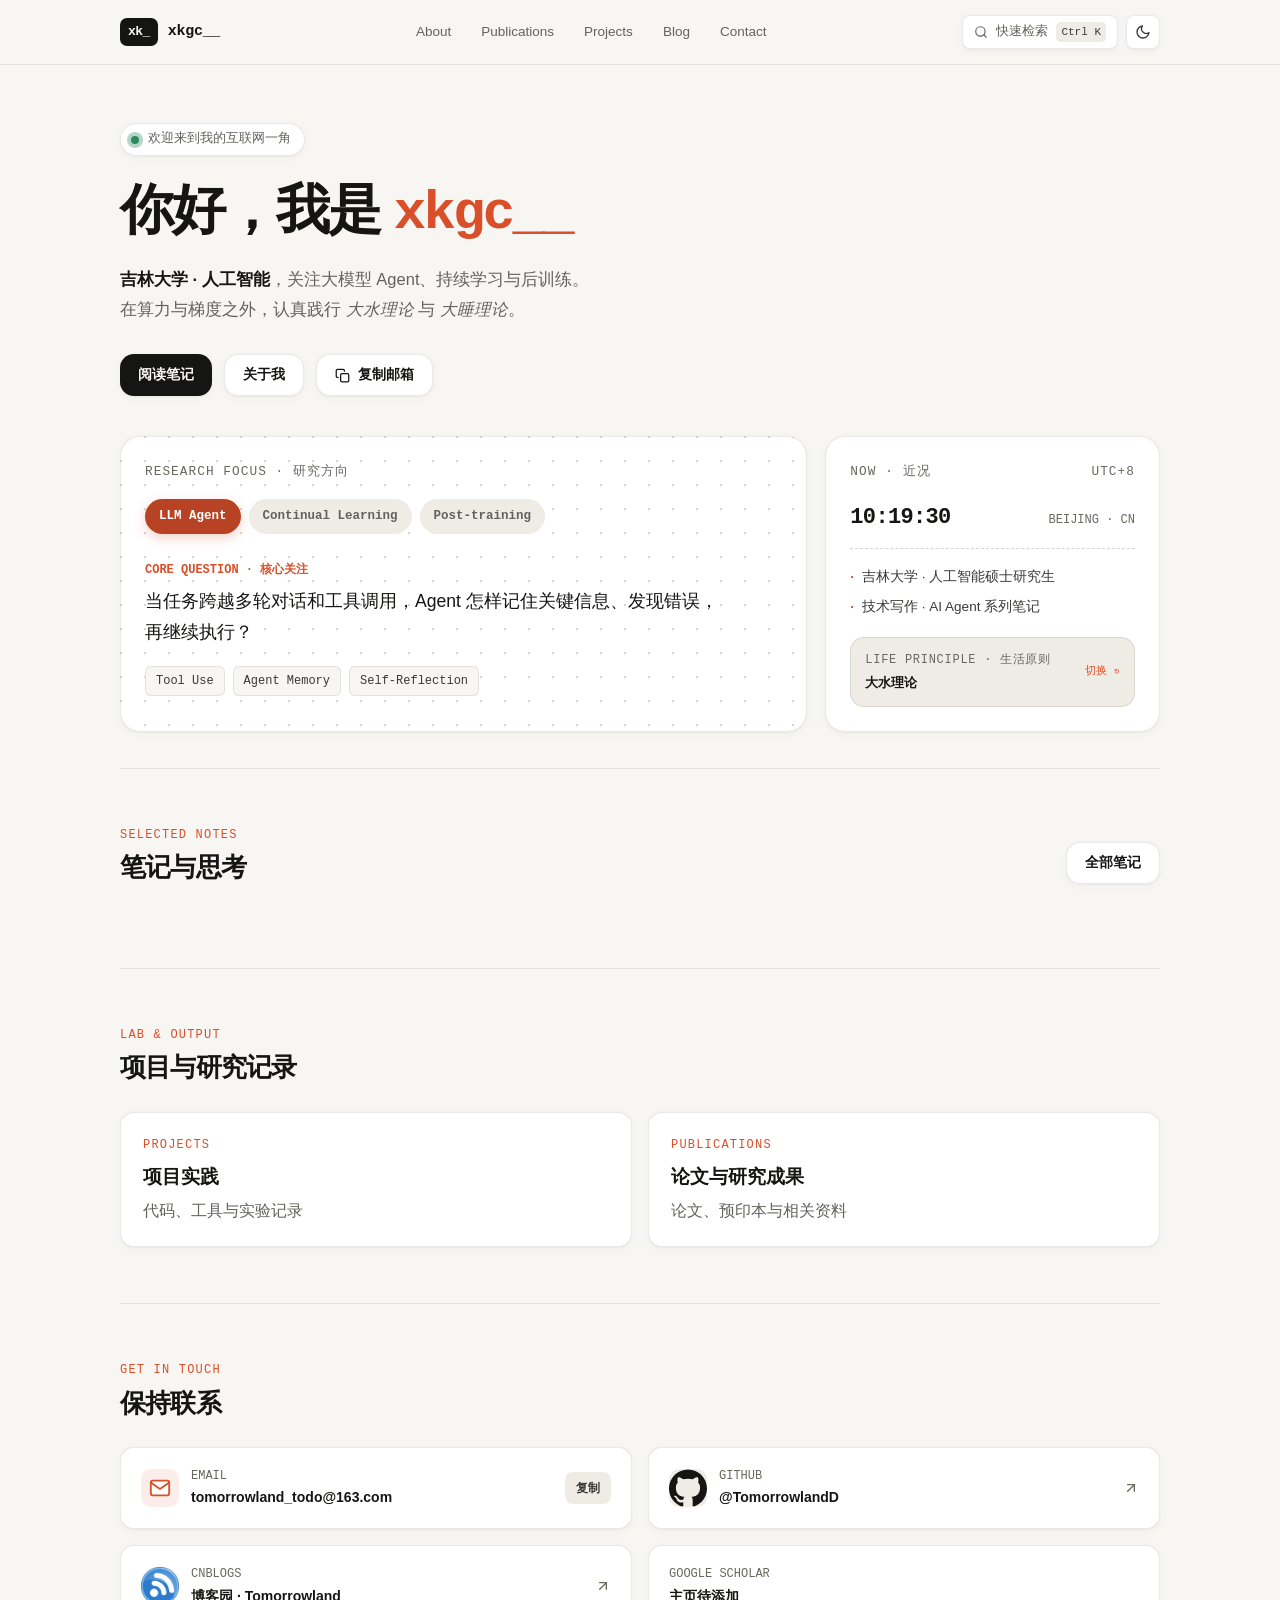
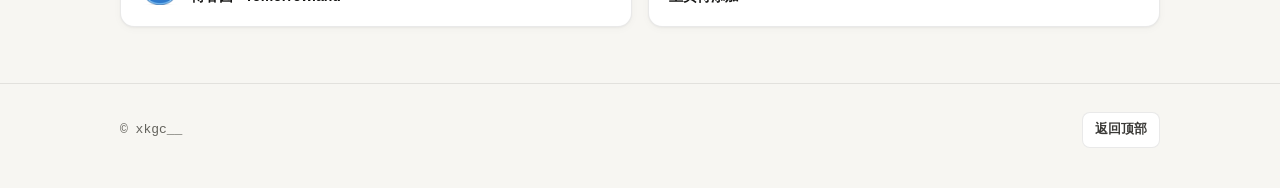
==== commit 13c6553f: "refactor(site): 重构个人主页并统一预览与发布流程 - 重做首页与博客列表，新增 AI Agent 系列导读和文章摘要 - 统一关于、论文、项目和文章阅读页的样式，应用暖炭灰深色主题 -" ====
--- a/site/index.html
+++ b/site/index.html
@@ -1,323 +1,202 @@
-<!doctype html>
-<html lang="zh-CN">
-  <head>
-    <meta charset="utf-8">
-    <meta name="viewport" content="width=device-width, initial-scale=1">
-    <meta name="description" content="xkgc__ 的个人主页：研0，记录技术学习、实践与思考。">
-    <meta name="theme-color" content="#ffffff">
-    <title>xkgc__ · 个人主页</title>
-    <link rel="icon" href="data:image/svg+xml,%3Csvg xmlns='http://www.w3.org/2000/svg' viewBox='0 0 64 64'%3E%3Crect width='64' height='64' rx='18' fill='%232563eb'/%3E%3Cpath d='m20 20 24 24m0-24L20 44' stroke='white' stroke-width='7' stroke-linecap='round'/%3E%3C/svg%3E">
-    <style>
-      :root {
-        color-scheme: light;
-        --ink: #171a20;
-        --muted: #656c78;
-        --line: #e7e9ee;
-        --blue: #2563eb;
-        --wash: #f6f8fb;
-      }
-      * { box-sizing: border-box; }
-      [hidden] { display: none !important; }
-      html { scroll-behavior: smooth; scroll-padding-top: 24px; }
-      body {
-        margin: 0;
-        color: var(--ink);
-        background: #fff;
-        font-family: -apple-system, BlinkMacSystemFont, "Segoe UI", "PingFang SC", "Microsoft YaHei", sans-serif;
-        line-height: 1.7;
-        -webkit-font-smoothing: antialiased;
-      }
-      ::selection { background: #e1eaff; }
-      a { color: inherit; text-decoration: none; }
-      button { font: inherit; }
-      a, button { -webkit-tap-highlight-color: transparent; }
-      a:focus-visible, button:focus-visible { outline: 3px solid #8fb2ff; outline-offset: 5px; }
-      svg { display: block; }
-      .container { width: min(1080px, calc(100% - 64px)); margin-inline: auto; }
-      .skip-link { position: absolute; left: 20px; top: -80px; z-index: 5; padding: 10px 16px; background: var(--ink); color: #fff; }
-      .skip-link:focus { top: 12px; }
-      .header { border-bottom: 1px solid var(--line); }
-      .header-inner { min-height: 82px; display: flex; align-items: center; justify-content: space-between; gap: 24px; }
-      .brand { display: inline-flex; align-items: center; gap: 11px; font: 700 21px ui-monospace, Consolas, monospace; letter-spacing: -.8px; }
-      .brand-mark { width: 27px; height: 27px; display: grid; place-items: center; background: var(--blue); border-radius: 8px; color: #fff; font-size: 21px; font-weight: 400; }
-      .navigation { display: flex; align-items: center; gap: 30px; font-size: 14px; color: var(--muted); }
-      .navigation a { white-space: nowrap; padding-block: 12px; transition: color .16s ease; }
-      .navigation a:hover { color: var(--blue); }
-      .navigation .nav-contact { color: var(--ink); }
-      .hero { display: grid; grid-template-columns: 1.6fr 1fr; align-items: center; gap: 70px; padding-block: 78px 76px; }
-      .eyebrow { display: inline-flex; align-items: center; gap: 8px; color: var(--muted); font-size: 13px; letter-spacing: .04em; }
-      .welcome-spark { width: 13px; height: 13px; flex: 0 0 13px; color: var(--blue); }
-      h1 { margin: 21px 0 20px; font-size: clamp(40px, 4.7vw, 62px); line-height: 1.24; letter-spacing: -.045em; font-weight: 750; }
-      h1 span { color: var(--blue); font-family: ui-monospace, Consolas, monospace; letter-spacing: -.065em; }
-      .intro { max-width: 440px; color: var(--muted); font-size: 16px; margin: 0; line-height: 1.95; }
-      .hero-tags { display: flex; flex-wrap: wrap; gap: 10px; margin-top: 18px; }
-      .tag-chip { padding: 3px 11px; background: #edf3ff; color: #2456b7; border-radius: 7px; font-size: 13px; }
-      .hero-actions { display: flex; flex-wrap: wrap; align-items: center; gap: 13px; margin-top: 29px; }
-      .button { display: inline-flex; justify-content: center; align-items: center; gap: 18px; min-height: 44px; padding: 9px 19px; border-radius: 10px; font-size: 14px; font-weight: 550; transition: background .16s ease, transform .16s ease; }
-      .button:hover { transform: translateY(-2px); }
-      .button-primary { color: white; background: var(--ink); }
-      .button-primary:hover { background: #303744; }
-      .button-secondary { border: 1px solid var(--line); background: white; }
-      .button-secondary:hover { background: var(--wash); }
-      .identity-scene { position: relative; min-height: 288px; display: grid; place-items: center; isolation: isolate; }
-      .identity-scene::before { content: ""; position: absolute; width: 232px; height: 232px; border-radius: 50%; background: #edf3ff; right: 7px; top: 5px; z-index: -2; }
-      .identity-scene::after { content: ""; position: absolute; width: 12px; height: 12px; background: #f1bd91; border-radius: 50%; left: 23px; top: 26px; }
-      .identity-card { width: 246px; padding: 27px 25px 22px; background: #fff; border: 1px solid #e2e6ed; border-radius: 22px; transform: rotate(-5deg); box-shadow: 0 18px 40px -22px #243c6838; }
-      .card-label { font: 10px ui-monospace, Consolas, monospace; color: #737d8e; letter-spacing: .16em; }
-      .monogram { font: 500 95px ui-monospace, Consolas, monospace; color: var(--blue); letter-spacing: -.12em; line-height: 1.35; padding: 12px 0 19px; }
-      .identity-caption { border-top: 1px solid var(--line); padding-top: 14px; display: flex; justify-content: space-between; align-items: center; font-size: 12px; color: var(--muted); }
-      .identity-caption strong { color: var(--ink); font-family: ui-monospace, Consolas, monospace; font-size: 14px; }
-      .little-star { position: absolute; right: 6px; bottom: 25px; color: #7f9aca; font-size: 42px; font-family: Georgia, serif; }
-      .blog-section { display: grid; grid-template-columns: 1fr 1.7fr; align-items: start; gap: 42px; padding-block: 42px 56px; border-top: 1px solid var(--line); }
-      .section-kicker { margin: 0 0 7px; color: #737d8e; font: 11px ui-monospace, Consolas, monospace; letter-spacing: .13em; }
-      h2 { margin: 0; font-size: 25px; line-height: 1.4; letter-spacing: -.04em; }
-      .section-intro { margin: 10px 0 0; color: var(--muted); font-size: 14px; line-height: 1.75; }
-      .blog-entry { display: block; min-height: 138px; background: var(--wash); border: 1px solid #edf0f4; border-radius: 15px; padding: 24px; transition: background .16s ease, border-color .16s ease; }
-      .blog-entry:hover { background: #f0f5ff; border-color: #c9d9fb; }
-      .blog-entry-top { display: flex; align-items: center; gap: 12px; margin-bottom: 11px; }
-      .blog-entry-icon { color: #70839f; }
-      .blog-entry-arrow { margin-left: auto; color: var(--blue); font-size: 20px; }
-      h3 { margin: 0; font-size: 15px; font-weight: 600; }
-      .blog-entry p { margin: 0; color: var(--muted); font-size: 14px; line-height: 1.85; }
-      .publications-section, .projects-section { display: grid; grid-template-columns: 1fr 1.7fr; align-items: start; gap: 42px; padding-block: 42px 56px; border-top: 1px solid var(--line); }
-      .publication-list { list-style: none; margin: 0; padding: 0; display: grid; gap: 14px; }
-      .publication-list:not(:empty), .project-list:not(:empty) { margin-top: 14px; }
-      .publication-list:empty, .project-list:empty { display: none; }
-      .publication-card { background: var(--wash); border: 1px solid #edf0f4; border-radius: 15px; padding: 22px 24px; }
-      .publication-meta { margin: 0 0 8px; color: #737d8e; font-size: 12px; }
-      .publication-title { margin: 0; font-size: 17px; font-weight: 600; line-height: 1.5; overflow-wrap: anywhere; }
-      .publication-authors, .publication-venue { margin: 7px 0 0; color: var(--muted); font-size: 14px; line-height: 1.7; overflow-wrap: anywhere; }
-      .publication-links { display: flex; flex-wrap: wrap; gap: 8px 18px; margin-top: 12px; color: var(--blue); font-size: 13px; }
-      .publication-links a:hover { text-decoration: underline; }
-      .project-list { list-style: none; margin: 0; padding: 0; display: grid; gap: 14px; }
-      .project-card { background: var(--wash); border: 1px solid #edf0f4; border-radius: 15px; padding: 22px 24px; transition: background .16s ease, border-color .16s ease; }
-      .project-card:hover { background: #f0f5ff; border-color: #c9d9fb; }
-      .project-top { display: flex; align-items: center; gap: 10px; margin-bottom: 11px; }
-      .project-type { padding: 2px 8px; background: #edf3ff; color: #2456b7; border-radius: 5px; font-size: 12px; }
-      .project-status { padding: 1px 8px; background: #fff; border: 1px solid var(--line); border-radius: 5px; color: var(--muted); font-size: 11px; }
-      .project-link { margin-left: auto; color: var(--blue); font-size: 13px; }
-      .project-link:hover { text-decoration: underline; }
-      .project-title { margin: 0; font-size: 17px; font-weight: 600; line-height: 1.5; overflow-wrap: anywhere; }
-      .project-summary { margin: 7px 0 0; color: var(--muted); font-size: 14px; line-height: 1.85; }
-      .project-tags { display: flex; flex-wrap: wrap; gap: 10px; margin-top: 12px; color: #737d8e; font-size: 12px; overflow-wrap: anywhere; }
-      .contact { border-top: 1px solid var(--line); padding-block: 37px 40px; display: grid; grid-template-columns: 1fr 1.7fr; align-items: start; gap: 42px; }
-      .contact-list { list-style: none; margin: 0; padding: 0; display: grid; gap: 10px; min-width: 0; }
-      .contact-row { display: flex; align-items: center; gap: 12px; min-height: 44px; }
-      .contact-link { display: inline-flex; align-items: center; gap: 12px; min-height: 44px; min-width: 0; color: #50545d; font-size: 16px; border-radius: 4px; }
-      a.contact-link:hover { color: var(--blue); }
-      .contact-icon { width: 21px; height: 21px; flex: 0 0 21px; }
-      .email-icon { color: #53565b; }
-      .scholar-icon { color: #69b9fa; }
-      .github-icon { color: #202124; }
-      .cnblogs-icon { object-fit: cover; border-radius: 50%; }
-      .contact-text { display: grid; gap: 1px; min-width: 0; }
-      .contact-detail { color: var(--muted); font-size: 13px; overflow-wrap: anywhere; }
-      .contact-pending { flex-wrap: wrap; column-gap: 12px; row-gap: 3px; }
-      .link-status { color: var(--muted); font-size: 11px; padding: 1px 7px; border-radius: 5px; background: var(--wash); white-space: nowrap; }
-      .copy-button { flex-shrink: 0; width: 42px; height: 42px; display: grid; place-items: center; border: 1px solid var(--line); border-radius: 10px; background: white; color: var(--muted); cursor: pointer; }
-      .copy-button:hover { background: var(--wash); color: var(--blue); }
-      .toast { position: fixed; left: 50%; bottom: 24px; transform: translate(-50%, 12px); width: max-content; max-width: calc(100vw - 32px); padding: 11px 18px; border-radius: 10px; background: var(--ink); color: white; font-size: 13px; text-align: center; opacity: 0; pointer-events: none; transition: opacity .16s, transform .16s; }
-      .toast.visible { opacity: 1; transform: translate(-50%, 0); }
-      @media (max-width: 760px) {
-        .container { width: calc(100% - 40px); }
-        .header-inner { min-height: 72px; gap: 14px; }
-        .navigation { gap: 20px; font-size: 13px; }
-        .hero { gap: 25px; padding-block: 54px; }
-        h1 { font-size: 43px; }
-        .identity-card { width: 190px; padding: 23px 19px 17px; }
-        .identity-scene { min-height: 240px; }
-        .identity-scene::before { width: 170px; height: 170px; }
-        .monogram { font-size: 75px; }
-        .identity-caption { gap: 8px; font-size: 10px; }
-        .blog-section, .publications-section, .projects-section { gap: 24px; }
-        .contact { grid-template-columns: 1fr; gap: 18px; }
-      }
-      @media (max-width: 540px) {
-        .brand { font-size: 18px; gap: 8px; }
-        .brand-mark { width: 24px; height: 24px; border-radius: 7px; }
-        .header-inner { flex-wrap: wrap; padding-block: 10px; gap: 0 14px; }
-        .navigation { width: 100%; justify-content: space-between; flex-wrap: wrap; gap: 0 12px; }
-        .hero { grid-template-columns: 1fr; padding-block: 48px 42px; gap: 30px; }
-        h1 { font-size: 44px; }
-        .intro { font-size: 15px; }
-        .identity-scene { display: none; }
-        .blog-section, .publications-section, .projects-section { grid-template-columns: 1fr; padding-block: 32px 36px; gap: 19px; }
-        .blog-entry { min-height: 142px; padding: 22px; }
-        h2 { font-size: 23px; }
-        .contact { padding-block: 30px; }
-      }
-      @media (prefers-reduced-motion: reduce) {
-        html { scroll-behavior: auto; }
-        *, *::before, *::after { transition: none !important; }
-        .button:hover { transform: none; }
-      }
-      @media (max-width: 380px) {
-        .header-inner { flex-wrap: wrap; padding-block: 10px; gap: 0 14px; }
-        .navigation { display: grid; grid-template-columns: repeat(3, minmax(0, 1fr)); gap: 0 10px; margin-left: 0; }
-      }
-    </style>
-    <script src="./publications-data.js" defer></script>
-    <script src="./publications.js" defer></script>
-    <script src="./projects-data.js" defer></script>
-    <script src="./projects.js" defer></script>
-  </head>
-  <body id="top">
-    <a class="skip-link" href="#main">跳到主要内容</a>
-    <header class="header">
-      <div class="container header-inner">
-        <a class="brand" href="#top" aria-label="xkgc__，返回页首"><span class="brand-mark" aria-hidden="true">×</span>xkgc__</a>
-        <nav class="navigation" aria-label="主导航" lang="en">
-          <a class="nav-about" href="./about.html">About</a>
-          <a href="./publications.html">Publications</a>
-          <a href="./projects.html">Projects</a>
-          <a href="./blog.html">Blog</a>
-          <a class="nav-contact" href="#contact">Contact <span aria-hidden="true">↗</span></a>
-        </nav>
-      </div>
-    </header>
-    <main id="main" class="container">
-      <section class="hero" aria-labelledby="intro-title">
-        <div>
-          <div class="eyebrow" lang="en"><svg class="welcome-spark" viewBox="0 0 16 16" fill="currentColor" aria-hidden="true"><path d="M8 1c.6 4.2 2.8 6.4 7 7-4.2.6-6.4 2.8-7 7-.6-4.2-2.8-6.4-7-7 4.2-.6 6.4-2.8 7-7Z"/></svg>Hey there! Welcome to my corner of the web ✨</div>
-          <h1 id="intro-title">你好，我是<br><span>xkgc__</span>。</h1>
-          <p class="intro">985 · 人工智能 · 研0<br>关注大模型 Agent、持续学习与后训练。<br>践行薄肌理论，大睡理论</p>
-          <div class="hero-tags" aria-label="研究方向">
-            <span class="tag-chip">Agent</span>
-            <span class="tag-chip">Continual Learning</span>
-            <span class="tag-chip">Post-training</span>
-          </div>
-          <div class="hero-actions">
-            <a class="button button-primary" href="./blog.html">阅读博客 <span aria-hidden="true">→</span></a>
-            <a class="button button-secondary" href="./about.html">关于我 <span aria-hidden="true">↗</span></a>
-            <a class="button button-secondary" href="mailto:tomorrowland_todo@163.com">联系我 <span aria-hidden="true">↗</span></a>
-          </div>
+<!DOCTYPE html>
+<html lang="zh-CN" data-theme="light">
+<head>
+  <meta charset="UTF-8" />
+  <meta name="theme-color" content="#F7F6F2">
+  <meta name="viewport" content="width=device-width, initial-scale=1.0, viewport-fit=cover" />
+  <meta name="description" content="xkgc__ 的个人主页：985 · 人工智能 · 研0，关注大模型 Agent、持续学习与后训练，践行大水理论与大睡理论。" />
+  <title>xkgc__ · 个人主页</title>
+  <link rel="icon" href="data:image/svg+xml,%3Csvg xmlns='http://www.w3.org/2000/svg' viewBox='0 0 64 64'%3E%3Crect width='64' height='64' rx='16' fill='%23151514'/%3E%3Ctext x='50%25' y='54%25' dominant-baseline='middle' text-anchor='middle' fill='%23D94F2A' font-family='monospace' font-weight='700' font-size='28'%3Exk_%3C/text%3E%3C/svg%3E" />
+  <link rel="stylesheet" href="./home.css">
+  <link rel="stylesheet" href="./dark-theme.css">
+  <script defer src="./blog-data.js"></script>
+  <script defer src="./publications-data.js"></script>
+  <script defer src="./publications.js"></script>
+  <script defer src="./projects-data.js"></script>
+  <script defer src="./projects.js"></script>
+  <script defer src="./theme.js"></script>
+  <script defer src="./home.js"></script>
+</head>
+<body id="top">
+  <a class="skip-link" href="#main">跳到主要内容</a>
+  <header class="topbar">
+    <div class="container topbar-inner">
+      <a href="#top" class="brand" aria-label="xkgc__ 返回顶部">
+        <span class="brand-badge">xk_</span>
+        <span class="mono">xkgc__</span>
+      </a>
+
+      <nav class="nav-links" aria-label="主导航" lang="en">
+        <a class="nav-link" href="./about.html">About</a>
+        <a class="nav-link" href="./publications.html">Publications</a>
+        <a class="nav-link" href="./projects.html">Projects</a>
+        <a class="nav-link" href="./blog.html">Blog</a>
+        <a class="nav-link" href="#contact">Contact</a>
+      </nav>
+
+      <div class="header-controls">
+        <button type="button" class="cmd-trigger" id="open-cmd-btn" aria-label="打开命令面板">
+          <svg width="14" height="14" viewBox="0 0 24 24" fill="none" stroke="currentColor" stroke-width="2" stroke-linecap="round" stroke-linejoin="round" aria-hidden="true">
+            <circle cx="11" cy="11" r="8"></circle>
+            <line x1="21" y1="21" x2="16.65" y2="16.65"></line>
+          </svg>
+          <span>快速检索</span>
+          <span class="cmd-kbd" id="search-shortcut">Ctrl K</span>
+        </button>
+
+        <button type="button" class="icon-btn" id="theme-toggle-btn" aria-label="切换明暗主题" title="切换明暗主题">
+          <svg id="theme-icon-sun" width="16" height="16" viewBox="0 0 24 24" fill="none" stroke="currentColor" stroke-width="2" stroke-linecap="round" stroke-linejoin="round" >
+            <circle cx="12" cy="12" r="5"></circle>
+            <line x1="12" y1="1" x2="12" y2="3"></line>
+            <line x1="12" y1="21" x2="12" y2="23"></line>
+            <line x1="4.22" y1="4.22" x2="5.64" y2="5.64"></line>
+            <line x1="18.36" y1="18.36" x2="19.78" y2="19.78"></line>
+            <line x1="1" y1="12" x2="3" y2="12"></line>
+            <line x1="21" y1="12" x2="23" y2="12"></line>
+            <line x1="4.22" y1="19.78" x2="5.64" y2="18.36"></line>
+            <line x1="18.36" y1="5.64" x2="19.78" y2="4.22"></line>
+          </svg>
+          <svg id="theme-icon-moon" width="16" height="16" viewBox="0 0 24 24" fill="none" stroke="currentColor" stroke-width="2" stroke-linecap="round" stroke-linejoin="round">
+            <path d="M21 12.79A9 9 0 1 1 11.21 3 7 7 0 0 0 21 12.79z"></path>
+          </svg>
+        </button>
+      </div>
+    </div>
+  </header>
+  <main id="main" class="container">
+    <section class="hero-section" id="research">
+      <div class="hero-header">
+        <div class="status-pill">
+          <span class="pulse-dot" aria-hidden="true"></span>
+          <span class="mono">欢迎来到我的互联网一角</span>
         </div>
-        <div class="identity-scene" aria-hidden="true">
-          <div class="identity-card">
-            <div class="card-label">A LITTLE SPACE OF MY OWN</div>
-            <div class="monogram">xk_</div>
-            <div class="identity-caption"><strong>xkgc__</strong><span>我的互联网一角</span></div>
-          </div>
-          <span class="little-star">✳</span>
+
+        <h1 class="hero-title">
+          你好，我是 <span class="handle">xkgc__</span>
+        </h1>
+
+        <p class="hero-subtitle">
+          <strong>吉林大学 · 人工智能</strong>，关注大模型 Agent、持续学习与后训练。<br />
+          在算力与梯度之外，认真践行 <span class="serif-accent">大水理论</span> 与 <span class="serif-accent">大睡理论</span>。
+        </p>
+
+        <div class="hero-actions">
+          <a href="./blog.html" class="btn btn-primary">
+            <span>阅读笔记</span>
+          </a>
+          <a href="./about.html" class="btn btn-secondary">关于我</a>
+          <button type="button" class="btn btn-secondary" id="hero-copy-email">
+            <svg width="15" height="15" viewBox="0 0 24 24" fill="none" stroke="currentColor" stroke-width="2" stroke-linecap="round" stroke-linejoin="round">
+              <rect x="9" y="9" width="13" height="13" rx="2" ry="2"></rect>
+              <path d="M5 15H4a2 2 0 0 1-2-2V4a2 2 0 0 1 2-2h9a2 2 0 0 1 2 2v1"></path>
+            </svg>
+            <span>复制邮箱</span>
+          </button>
         </div>
-      </section>
-      <section class="publications-section" id="publications" aria-labelledby="publications-title">
-        <div lang="en">
-          <p class="section-kicker">ACADEMIC OUTPUT</p>
-          <h2 id="publications-title">Publications</h2>
-          <p class="section-intro">Papers and research updates, collected here as they take shape.</p>
+      </div>
+
+      <div class="bento-grid">
+        <section class="bento-card bento-research" aria-labelledby="research-heading">
+          <h2 id="research-heading" class="card-kicker">Research Focus · 研究方向</h2>
+          <div class="research-tabs" role="group" aria-label="选择研究方向">
+            <button type="button" class="research-tab active" aria-pressed="true" data-topic="agent">LLM Agent</button>
+            <button type="button" class="research-tab" aria-pressed="false" data-topic="cl">Continual Learning</button>
+            <button type="button" class="research-tab" aria-pressed="false" data-topic="post">Post-training</button>
+          </div>
+          <div class="research-panel" aria-live="polite">
+            <span class="research-panel-label mono">CORE QUESTION · 核心关注</span>
+            <p class="research-question" id="research-question">当任务跨越多轮对话和工具调用，Agent 怎样记住关键信息、发现错误，再继续执行？</p>
+            <div class="keyword-list" id="research-keywords"><span class="keyword-chip">Tool Use</span><span class="keyword-chip">Agent Memory</span><span class="keyword-chip">Self-Reflection</span></div>
+          </div>
+        </section>
+        <section class="bento-card bento-now" aria-labelledby="now-heading">
+          <div>
+            <h2 class="card-kicker" id="now-heading"><span>Now · 近况</span><span>UTC+8</span></h2>
+            <div class="clock-row"><span class="clock-time" id="beijing-clock">北京时间</span><span class="clock-loc">BEIJING · CN</span></div>
+          </div>
+          <ul class="now-list"><li>吉林大学 · 人工智能硕士研究生</li><li><a href="./blog.html">技术写作 · AI Agent 系列笔记</a></li></ul>
+          <button type="button" class="principle-box" id="principle-toggle"><span><span class="principle-tag">LIFE PRINCIPLE · 生活原则</span><span class="principle-text">大水理论</span></span><span class="principle-switch-hint">切换 ↻</span></button>
+        </section>
+      </div>
+    </section>
+    <section class="section-block" id="blog" aria-labelledby="notes-heading">
+      <div class="section-head">
+        <div><span class="section-index">Selected Notes</span><h2 class="section-title" id="notes-heading">笔记与思考</h2></div>
+        <a class="btn btn-secondary" href="./blog.html">全部笔记</a>
+      </div>
+      <div class="notes-list" id="notes-list"></div>
+    </section>
+    <section class="section-block" aria-labelledby="lab-heading">
+      <div class="section-head"><div><span class="section-index">Lab &amp; Output</span><h2 class="section-title" id="lab-heading">项目与研究记录</h2></div></div>
+      <div class="collections">
+        <div id="projects"><a class="collection-entry" href="./projects.html"><span class="section-index">Projects</span><h3>项目实践</h3><p>代码、工具与实验记录</p></a><ul class="collection-list" id="project-list"></ul></div>
+        <div id="publications"><a class="collection-entry" href="./publications.html"><span class="section-index">Publications</span><h3>论文与研究成果</h3><p>论文、预印本与相关资料</p></a><ul class="collection-list" id="publication-list"></ul></div>
+      </div>
+    </section>
+    <section class="section-block" id="contact" aria-labelledby="contact-heading">
+      <div class="section-head"><div><span class="section-index">Get in Touch</span><h2 class="section-title" id="contact-heading">保持联系</h2></div></div>
+      <div class="contact-strip">
+        <div class="contact-card">
+          <div class="contact-info">
+            <div class="contact-icon-wrap contact-icon-email" aria-hidden="true">
+              <svg width="22" height="22" viewBox="0 0 24 24" fill="none" stroke="currentColor" stroke-width="2" stroke-linecap="round" stroke-linejoin="round">
+                <rect x="2" y="4" width="20" height="16" rx="2" fill="var(--bg-card)"></rect>
+                <polyline points="22,6 12,13 2,6"></polyline>
+              </svg>
+            </div>
+            <div style="min-width: 0;">
+              <span class="contact-label">EMAIL</span>
+              <a href="mailto:tomorrowland_todo@163.com" class="contact-value">tomorrowland_todo@163.com</a>
+            </div>
+          </div>
+          <button type="button" class="copy-pill" id="contact-copy-email">复制</button>
         </div>
-        <div>
-          <a class="blog-entry" href="./publications.html" aria-label="进入论文页面">
-            <div class="blog-entry-top">
-              <svg class="blog-entry-icon" width="23" height="23" viewBox="0 0 24 24" fill="none" stroke="currentColor" stroke-width="1.5" stroke-linecap="round" stroke-linejoin="round" aria-hidden="true"><rect x="5" y="3" width="14" height="18" rx="2"/><path d="M9 8h6M9 12h6M9 16h4"/></svg>
-              <h3>进入论文页面</h3>
-              <span class="blog-entry-arrow" aria-hidden="true">→</span>
-            </div>
-            <p>论文与研究成果将在这里陆续更新。</p>
-          </a>
-          <ul class="publication-list" id="publication-list"></ul>
-        </div>
-      </section>
-      <section class="projects-section" id="projects" aria-labelledby="projects-title">
-        <div lang="en">
-          <p class="section-kicker">PRACTICAL WORK</p>
-          <h2 id="projects-title">Projects</h2>
-          <p class="section-intro">Projects and experiments, from ideas to implementation.</p>
-        </div>
-        <div>
-          <a class="blog-entry" href="./projects.html" aria-label="进入项目页面">
-            <div class="blog-entry-top">
-              <svg class="blog-entry-icon" width="23" height="23" viewBox="0 0 24 24" fill="none" stroke="currentColor" stroke-width="1.5" stroke-linecap="round" stroke-linejoin="round" aria-hidden="true"><path d="M12 2 2 7l10 5 10-5z"/><path d="M2 17l10 5 10-5"/><path d="M2 12l10 5 10-5"/></svg>
-              <h3>进入项目页面</h3>
-              <span class="blog-entry-arrow" aria-hidden="true">→</span>
-            </div>
-            <p>项目实践将在这里陆续更新。</p>
-          </a>
-          <ul class="project-list" id="project-list"></ul>
-        </div>
-      </section>
-      <section class="blog-section" id="blog" aria-labelledby="blog-title">
-        <div lang="en">
-          <p class="section-kicker">BLOG &amp; NOTES</p>
-          <h2 id="blog-title">Blog</h2>
-          <p class="section-intro">Notes on what I build, learn, and think about.</p>
-        </div>
-        <a class="blog-entry" href="./blog.html" aria-label="进入博客，阅读技术笔记与实践记录">
-          <div class="blog-entry-top">
-            <svg class="blog-entry-icon" width="23" height="23" viewBox="0 0 24 24" fill="none" stroke="currentColor" stroke-width="1.5" stroke-linecap="round" stroke-linejoin="round" aria-hidden="true"><rect x="5" y="3" width="14" height="18" rx="2"/><path d="M9 8h6M9 12h6M9 16h4"/></svg>
-            <h3>进入博客</h3>
-            <span class="blog-entry-arrow" aria-hidden="true">→</span>
-          </div>
-          <p>分享技术笔记、实践经验，以及学习过程中的思考。</p>
+
+        <a href="https://github.com/TomorrowlandD" target="_blank" rel="noopener noreferrer" class="contact-card">
+          <div class="contact-info">
+            <div class="contact-icon-wrap" aria-hidden="true">
+              <svg width="38" height="38" viewBox="0 0 24 24" fill="currentColor">
+                <path d="M12 .297c-6.63 0-12 5.373-12 12 0 5.303 3.438 9.8 8.205 11.385.6.113.82-.258.82-.577 0-.285-.01-1.04-.015-2.04-3.338.724-4.042-1.61-4.042-1.61C4.422 18.07 3.633 17.7 3.633 17.7c-1.087-.744.084-.729.084-.729 1.205.084 1.838 1.236 1.838 1.236 1.07 1.835 2.809 1.305 3.495.998.108-.776.417-1.305.76-1.605-2.665-.3-5.466-1.332-5.466-5.93 0-1.31.465-2.38 1.235-3.22-.135-.303-.54-1.523.105-3.176 0 0 1.005-.322 3.3 1.23.96-.267 1.98-.399 3-.405 1.02.006 2.04.138 3 .405 2.28-1.552 3.285-1.23 3.285-1.23.645 1.653.24 2.873.12 3.176.765.84 1.23 1.91 1.23 3.22 0 4.61-2.805 5.625-5.475 5.92.42.36.81 1.096.81 2.22 0 1.606-.015 2.896-.015 3.286 0 .315.21.69.825.57C20.565 22.092 24 17.592 24 12.297c0-6.627-5.373-12-12-12"/>
+              </svg>
+            </div>
+            <div>
+              <span class="contact-label">GITHUB</span>
+              <span class="contact-value">@TomorrowlandD</span>
+            </div>
+          </div>
+          <svg width="16" height="16" viewBox="0 0 24 24" fill="none" stroke="currentColor" stroke-width="2" stroke-linecap="round" stroke-linejoin="round" style="color: var(--muted-soft);">
+            <line x1="7" y1="17" x2="17" y2="7"></line>
+            <polyline points="7 7 17 7 17 17"></polyline>
+          </svg>
         </a>
-      </section>
-      <section class="contact" id="contact" aria-labelledby="contact-title">
-        <div lang="en">
-          <p class="section-kicker">GET IN TOUCH</p>
-          <h2 id="contact-title">Contact</h2>
-          <p class="section-intro">Let's connect over research, technology, and new ideas.</p>
-        </div>
-        <ul class="contact-list" aria-label="联系与个人主页">
-          <li class="contact-row">
-            <a class="contact-link" href="mailto:tomorrowland_todo@163.com">
-              <svg class="contact-icon email-icon" viewBox="0 0 24 24" fill="currentColor" aria-hidden="true"><path d="M3 4h18a1 1 0 0 1 1 1v.5l-10 7-10-7V5a1 1 0 0 1 1-1Zm-1 3.9 9.43 6.6a1 1 0 0 0 1.14 0L22 7.9V19a1 1 0 0 1-1 1H3a1 1 0 0 1-1-1V7.9Z"/></svg>
-              <span class="contact-text"><span>Email</span><span class="contact-detail">tomorrowland_todo@163.com</span></span>
-            </a>
-            <button class="copy-button" id="copy-email" type="button" aria-label="复制邮箱地址" title="复制邮箱地址">
-              <svg width="18" height="18" viewBox="0 0 24 24" fill="none" stroke="currentColor" stroke-width="1.7" stroke-linecap="round" stroke-linejoin="round" aria-hidden="true"><rect x="8" y="8" width="12" height="12" rx="2"/><path d="M15 8V5a2 2 0 0 0-2-2H5a2 2 0 0 0-2 2v8a2 2 0 0 0 2 2h3"/></svg>
-            </button>
-          </li>
-          <li class="contact-row">
-            <!-- 创建 Google Scholar 主页后，将下面的 span 改成带真实地址的 a。 -->
-            <span class="contact-link contact-pending">
-              <svg class="contact-icon scholar-icon" viewBox="0 0 24 24" fill="currentColor" aria-hidden="true"><path d="m12 2 12 5-12 5L2 7.83V16H0V7l12-5Z"/><path d="M5 11v7c0 1.66 3.13 3 7 3s7-1.34 7-3v-7l-7 2.92L5 11Z"/></svg>
-              <span>Google Scholar</span><span class="link-status">待添加</span>
-            </span>
-          </li>
-          <li class="contact-row">
-            <a class="contact-link" href="https://github.com/TomorrowlandD" target="_blank" rel="noopener noreferrer" aria-label="GitHub：TomorrowlandD，在新标签页打开">
-              <svg class="contact-icon github-icon" viewBox="0 0 24 24" fill="currentColor" aria-hidden="true"><path d="M12 .297C5.37.297 0 5.67 0 12.297c0 5.303 3.438 9.8 8.205 11.385.6.113.82-.258.82-.577 0-.285-.01-1.04-.015-2.04-3.338.724-4.043-1.61-4.043-1.61-.546-1.387-1.333-1.756-1.333-1.756-1.09-.745.083-.729.083-.729 1.205.084 1.838 1.236 1.838 1.236 1.07 1.835 2.809 1.305 3.495.998.108-.776.418-1.305.762-1.605-2.665-.305-5.467-1.334-5.467-5.93 0-1.31.465-2.38 1.235-3.22-.135-.303-.54-1.523.105-3.176 0 0 1.005-.322 3.3 1.23.96-.267 1.98-.399 3-.405 1.02.006 2.04.138 3 .405 2.28-1.552 3.285-1.23 3.285-1.23.645 1.653.24 2.873.12 3.176.765.84 1.23 1.91 1.23 3.22 0 4.61-2.805 5.62-5.475 5.92.42.36.81 1.096.81 2.22 0 1.606-.015 2.896-.015 3.286 0 .315.21.69.825.57C20.565 22.092 24 17.592 24 12.297c0-6.627-5.373-12-12-12"/></svg>
-              <span>GitHub</span>
-            </a>
-          </li>
-          <li class="contact-row">
-            <a class="contact-link" href="https://www.cnblogs.com/Tomorrowland" target="_blank" rel="noopener noreferrer" aria-label="博客园：Tomorrowland，在新标签页打开">
-              <img class="contact-icon cnblogs-icon" src="./figures/cnblogs-logo.png" alt="" loading="lazy">
-              <span>博客园</span>
-            </a>
-          </li>
-        </ul>
-      </section>
-    </main>
-    <div class="toast" id="copy-status" role="status" aria-live="polite" aria-atomic="true"></div>
-    <script>
-      const copyButton = document.getElementById('copy-email');
-      const copyStatus = document.getElementById('copy-status');
-      let messageTimer;
-      copyButton.addEventListener('click', async () => {
-        let copied = false;
-        const email = 'tomorrowland_todo@163.com';
-        try {
-          await navigator.clipboard.writeText(email);
-          copied = true;
-        } catch {
-          // 某些浏览器直接打开本地文件时没有 Clipboard API。
-          const temporaryInput = document.createElement('textarea');
-          temporaryInput.value = email;
-          temporaryInput.setAttribute('readonly', '');
-          temporaryInput.style.cssText = 'position:fixed;left:-9999px;top:0';
-          document.body.append(temporaryInput);
-          temporaryInput.select();
-          try { copied = document.execCommand('copy'); } catch { copied = false; }
-          temporaryInput.remove();
-          copyButton.focus({ preventScroll: true });
-        }
-        copyStatus.textContent = copied ? '邮箱已复制' : '未能自动复制，请选中邮箱地址手动复制';
-        copyStatus.classList.add('visible');
-        clearTimeout(messageTimer);
-        messageTimer = setTimeout(() => copyStatus.classList.remove('visible'), 4000);
-      });
-    </script>
-  </body>
+
+        <a href="https://www.cnblogs.com/Tomorrowland" target="_blank" rel="noopener noreferrer" class="contact-card">
+          <div class="contact-info">
+            <div class="contact-icon-wrap" aria-hidden="true">
+              <img src="./figures/cnblogs-logo.png" width="38" height="38" alt="">
+            </div>
+            <div>
+              <span class="contact-label">CNBLOGS</span>
+              <span class="contact-value">博客园 · Tomorrowland</span>
+            </div>
+          </div>
+          <svg width="16" height="16" viewBox="0 0 24 24" fill="none" stroke="currentColor" stroke-width="2" stroke-linecap="round" stroke-linejoin="round" style="color: var(--muted-soft);">
+            <line x1="7" y1="17" x2="17" y2="7"></line>
+            <polyline points="7 7 17 7 17 17"></polyline>
+          </svg>
+        </a>
+        <div class="contact-card"><div><span class="contact-label">GOOGLE SCHOLAR</span><span class="contact-value">主页待添加</span></div></div>
+      </div>
+    </section>
+  </main>
+  <footer class="site-footer">
+    <div class="container footer-inner"><span class="mono">© xkgc__</span><a class="back-to-top" href="#top">返回顶部</a></div>
+  </footer>
+  <dialog id="quick-search" aria-labelledby="search-title">
+    <div class="search-heading"><h2 id="search-title">快速检索</h2><button class="copy-pill" type="button" id="close-search">关闭</button></div>
+    <input id="search-input" type="search" aria-label="搜索页面或笔记" placeholder="搜索页面或笔记…" autofocus>
+    <ul id="search-results"></ul>
+  </dialog>
+  <div id="copy-status" class="toast" role="status"></div>
+</body>
 </html>
--- a/site/home.css
+++ b/site/home.css
@@ -0,0 +1,904 @@
+/* ==========================================================================
+   1. 设计系统变量 (Warm Editorial × Swiss-Tech Lab)
+   ========================================================================== */
+:root {
+  color-scheme: light;
+  --bg-page: #F7F6F2;
+  --bg-card: #FFFFFF;
+  --bg-elevated: #FFFFFF;
+  --bg-tint: #EFECE6;
+  --bg-glass: rgba(247, 246, 242, 0.82);
+
+  --ink: #151514;
+  --ink-secondary: #3A3936;
+  --muted: #63625C;
+  --muted-soft: #8A8880;
+
+  --border: rgba(21, 21, 20, 0.09);
+  --border-strong: rgba(21, 21, 20, 0.18);
+
+  --accent: #D94F2A;
+  --accent-soft: rgba(217, 79, 42, 0.1);
+  --sage: #2D8A61;
+  --sage-soft: rgba(45, 138, 97, 0.12);
+
+  --shadow-sm: 0 2px 8px rgba(21, 21, 20, 0.03), 0 1px 2px rgba(21, 21, 20, 0.04);
+  --shadow-md: 0 12px 32px -12px rgba(21, 21, 20, 0.1), 0 2px 6px rgba(21, 21, 20, 0.04);
+  --shadow-lg: 0 28px 60px -16px rgba(21, 21, 20, 0.22);
+
+  --font-sans: -apple-system, BlinkMacSystemFont, "PingFang SC", "Hiragino Sans GB", "Noto Sans SC", "Microsoft YaHei", sans-serif;
+  --font-serif: Georgia, "Songti SC", "Noto Serif SC", serif;
+  --font-mono: ui-monospace, "SFMono-Regular", "JetBrains Mono", Menlo, Consolas, monospace;
+
+  --radius-sm: 8px;
+  --radius-md: 14px;
+  --radius-lg: 20px;
+  --radius-full: 9999px;
+
+  --ease: cubic-bezier(0.22, 1, 0.36, 1);
+}
+
+/* ==========================================================================
+   2. 基础样式与排印规范
+   ========================================================================== */
+*, *::before, *::after {
+  box-sizing: border-box;
+}
+
+html {
+  scroll-behavior: smooth;
+  scroll-padding-top: 84px;
+  -webkit-text-size-adjust: 100%;
+}
+
+body {
+  margin: 0;
+  background-color: var(--bg-page);
+  color: var(--ink);
+  font-family: var(--font-sans);
+  line-height: 1.7;
+  -webkit-font-smoothing: antialiased;
+  -moz-osx-font-smoothing: grayscale;
+  transition: background-color 280ms var(--ease), color 280ms var(--ease);
+
+}
+
+::selection {
+  background: var(--accent-soft);
+  color: var(--accent);
+}
+
+a {
+  color: inherit;
+  text-decoration: none;
+}
+
+button {
+  font: inherit;
+  color: inherit;
+  background: transparent;
+  border: none;
+  padding: 0;
+  cursor: pointer;
+  -webkit-tap-highlight-color: transparent;
+}
+
+a:focus-visible, button:focus-visible, input:focus-visible {
+  outline: 2px solid var(--accent);
+  outline-offset: 3px;
+}
+
+svg {
+  display: block;
+  flex-shrink: 0;
+}
+
+.mono {
+  font-family: var(--font-mono);
+  font-variant-numeric: tabular-nums;
+}
+
+.serif-accent {
+  font-family: var(--font-serif);
+  font-style: italic;
+}
+
+.container {
+  width: min(1040px, calc(100% - 48px));
+  margin-inline: auto;
+}
+
+.skip-link {
+  position: absolute;
+  left: 16px;
+  top: -80px;
+  z-index: 100;
+  padding: 10px 16px;
+  background: var(--ink);
+  color: var(--bg-page);
+  border-radius: var(--radius-sm);
+  font-size: 13px;
+  font-weight: 600;
+}
+.skip-link:focus { top: 16px; }
+
+
+/* ==========================================================================
+   3. 顶部吸顶玻璃导航栏
+   ========================================================================== */
+.topbar {
+  position: sticky;
+  top: 0;
+  z-index: 40;
+  background: var(--bg-glass);
+  backdrop-filter: blur(16px);
+  -webkit-backdrop-filter: blur(16px);
+  border-bottom: 1px solid var(--border);
+  transition: background-color 280ms var(--ease), border-color 280ms var(--ease);
+}
+
+.topbar-inner {
+  min-height: 64px;
+  display: flex;
+  align-items: center;
+  justify-content: space-between;
+  gap: 16px;
+}
+
+.brand {
+  display: inline-flex;
+  align-items: center;
+  gap: 10px;
+  font-weight: 700;
+  font-size: 15px;
+  letter-spacing: -0.02em;
+}
+
+.brand-badge {
+  display: inline-flex;
+  align-items: center;
+  justify-content: center;
+  height: 28px;
+  padding: 0 8px;
+  border-radius: 7px;
+  background: var(--ink);
+  color: var(--bg-page);
+  font-family: var(--font-mono);
+  font-size: 13px;
+  font-weight: 700;
+  letter-spacing: -0.04em;
+  transition: transform 200ms var(--ease), background-color 200ms var(--ease);
+}
+
+.brand:hover .brand-badge {
+  transform: rotate(-3deg) scale(1.04);
+  background: var(--accent);
+  color: #FFFFFF;
+}
+
+.nav-links {
+  display: flex;
+  align-items: center;
+  gap: 6px;
+}
+
+.nav-link {
+  padding: 6px 12px;
+  border-radius: var(--radius-sm);
+  font-size: 13.5px;
+  color: var(--muted);
+  transition: color 180ms var(--ease), background-color 180ms var(--ease);
+  white-space: nowrap;
+}
+
+.nav-link:hover {
+  color: var(--ink);
+  background: var(--bg-tint);
+}
+
+.nav-link .en {
+  font-family: var(--font-mono);
+  font-size: 11px;
+  opacity: 0.65;
+  margin-left: 3px;
+}
+
+.header-controls {
+  display: flex;
+  align-items: center;
+  gap: 8px;
+}
+
+.cmd-trigger {
+  display: inline-flex;
+  align-items: center;
+  gap: 8px;
+  height: 34px;
+  padding: 0 11px;
+  border-radius: var(--radius-sm);
+  background: var(--bg-card);
+  border: 1px solid var(--border);
+  color: var(--muted);
+  font-size: 12.5px;
+  box-shadow: var(--shadow-sm);
+  transition: border-color 180ms var(--ease), color 180ms var(--ease), transform 180ms var(--ease);
+}
+
+.cmd-trigger:hover {
+  border-color: var(--border-strong);
+  color: var(--ink);
+}
+
+.cmd-kbd {
+  font-family: var(--font-mono);
+  font-size: 11px;
+  padding: 1px 5px;
+  border-radius: 5px;
+  background: var(--bg-tint);
+  color: var(--ink-secondary);
+}
+
+.icon-btn {
+  width: 34px;
+  height: 34px;
+  border-radius: var(--radius-sm);
+  display: grid;
+  place-items: center;
+  background: var(--bg-card);
+  border: 1px solid var(--border);
+  color: var(--ink-secondary);
+  box-shadow: var(--shadow-sm);
+  transition: border-color 180ms var(--ease), color 180ms var(--ease), transform 180ms var(--ease);
+}
+
+.icon-btn:hover {
+  border-color: var(--border-strong);
+  color: var(--accent);
+  transform: translateY(-1px);
+}
+
+/* ==========================================================================
+   4. 编辑风首屏 Hero + 非对称 Bento 网格
+   ========================================================================== */
+.hero-section {
+  padding: 58px 0 36px;
+}
+
+.hero-header {
+  max-width: 720px;
+}
+
+.status-pill {
+  display: inline-flex;
+  align-items: center;
+  gap: 9px;
+  padding: 5px 13px 5px 10px;
+  border-radius: var(--radius-full);
+  background: var(--bg-card);
+  border: 1px solid var(--border);
+  font-size: 12.5px;
+  color: var(--muted);
+  box-shadow: var(--shadow-sm);
+  margin-bottom: 22px;
+}
+
+.pulse-dot {
+  width: 8px;
+  height: 8px;
+  border-radius: 50%;
+  background: var(--sage);
+  position: relative;
+}
+
+.pulse-dot::after {
+  content: "";
+  position: absolute;
+  inset: -4px;
+  border-radius: 50%;
+  background: var(--sage);
+  opacity: 0.35;
+  animation: pulseRing 2.2s infinite ease-out;
+}
+
+@keyframes pulseRing {
+  0% { transform: scale(0.7); opacity: 0.55; }
+  70% { transform: scale(1.9); opacity: 0; }
+  100% { transform: scale(1.9); opacity: 0; }
+}
+
+.hero-title {
+  margin: 0 0 18px;
+  font-size: clamp(34px, 5.2vw, 54px);
+  line-height: 1.18;
+  letter-spacing: -0.035em;
+  font-weight: 800;
+}
+
+.hero-title .handle {
+  font-family: var(--font-mono);
+  color: var(--accent);
+  font-weight: 700;
+  letter-spacing: -0.05em;
+}
+
+.hero-subtitle {
+  margin: 0;
+  font-size: 16.5px;
+  line-height: 1.85;
+  color: var(--muted);
+  max-width: 600px;
+}
+
+.hero-subtitle strong {
+  color: var(--ink);
+  font-weight: 600;
+}
+
+.hero-actions {
+  display: flex;
+  flex-wrap: wrap;
+  align-items: center;
+  gap: 12px;
+  margin-top: 28px;
+}
+
+.btn {
+  display: inline-flex;
+  align-items: center;
+  justify-content: center;
+  gap: 8px;
+  height: 42px;
+  padding: 0 18px;
+  border-radius: var(--radius-md);
+  font-size: 14px;
+  font-weight: 600;
+  transition: transform 180ms var(--ease), background-color 180ms var(--ease), border-color 180ms var(--ease), box-shadow 180ms var(--ease);
+}
+
+.btn:active {
+  transform: scale(0.97);
+}
+
+.btn-primary {
+  background: var(--ink);
+  color: var(--bg-page);
+  box-shadow: var(--shadow-sm);
+}
+
+.btn-primary:hover {
+  background: var(--accent);
+  color: #FFFFFF;
+  transform: translateY(-2px);
+  box-shadow: var(--shadow-md);
+}
+
+.btn-secondary {
+  background: var(--bg-card);
+  color: var(--ink);
+  border: 1px solid var(--border);
+  box-shadow: var(--shadow-sm);
+}
+
+.btn-secondary:hover {
+  border-color: var(--border-strong);
+  background: var(--bg-tint);
+  transform: translateY(-2px);
+}
+
+/* Bento 3列非对称网格 */
+.bento-grid {
+  margin-top: 40px;
+  display: grid;
+  grid-template-columns: repeat(3, minmax(0, 1fr));
+  gap: 18px;
+}
+
+.bento-card {
+  position: relative;
+  background: var(--bg-card);
+  border: 1px solid var(--border);
+  border-radius: var(--radius-lg);
+  padding: 24px;
+  box-shadow: var(--shadow-sm);
+  overflow: hidden;
+  transition: border-color 220ms var(--ease), box-shadow 220ms var(--ease), background-color 280ms var(--ease);
+}
+
+.bento-card:hover {
+  border-color: var(--border-strong);
+  box-shadow: var(--shadow-md);
+}
+
+.bento-research {
+  grid-column: span 2;
+  display: flex;
+  flex-direction: column;
+  justify-content: space-between;
+  min-height: 296px;
+}
+
+.card-kicker {
+  display: flex;
+  align-items: center;
+  justify-content: space-between;
+  gap: 12px;
+  margin-bottom: 16px;
+  font-family: var(--font-mono);
+  font-size: 11px;
+  letter-spacing: 0.08em;
+  text-transform: uppercase;
+  color: var(--muted-soft);
+}
+
+.research-tabs {
+  display: flex;
+  flex-wrap: wrap;
+  gap: 8px;
+  margin-bottom: 20px;
+}
+
+.research-tab {
+  padding: 6px 13px;
+  border-radius: var(--radius-full);
+  font-family: var(--font-mono);
+  font-size: 12.5px;
+  font-weight: 600;
+  color: var(--muted);
+  background: var(--bg-tint);
+  border: 1px solid transparent;
+  transition: all 180ms var(--ease);
+}
+
+.research-tab:hover {
+  color: var(--ink);
+  border-color: var(--border-strong);
+}
+
+.research-tab.active {
+  background: var(--accent);
+  color: #FFFFFF;
+  box-shadow: 0 4px 12px rgba(217, 79, 42, 0.25);
+}
+
+.research-panel {
+  transition: opacity 180ms ease;
+}
+
+.research-panel-label {
+  font-size: 12px;
+  font-weight: 600;
+  color: var(--accent);
+  margin-bottom: 6px;
+  display: inline-flex;
+  align-items: center;
+  gap: 6px;
+}
+
+.research-question {
+  margin: 0 0 18px;
+  font-size: 16px;
+  line-height: 1.75;
+  color: var(--ink);
+  font-weight: 500;
+  max-width: 540px;
+}
+
+.keyword-list {
+  display: flex;
+  flex-wrap: wrap;
+  gap: 8px;
+}
+
+.keyword-chip {
+  font-family: var(--font-mono);
+  font-size: 12px;
+  padding: 4px 10px;
+  border-radius: 6px;
+  background: var(--bg-page);
+  border: 1px solid var(--border);
+  color: var(--ink-secondary);
+}
+
+/* Card B: Now 近期状态 */
+.bento-now {
+  grid-column: span 1;
+  display: flex;
+  flex-direction: column;
+  justify-content: space-between;
+  gap: 16px;
+}
+
+.clock-row {
+  display: flex;
+  align-items: baseline;
+  justify-content: space-between;
+  padding-bottom: 12px;
+  border-bottom: 1px dashed var(--border-strong);
+}
+
+.clock-time {
+  font-family: var(--font-mono);
+  font-size: 22px;
+  font-weight: 700;
+  color: var(--ink);
+  letter-spacing: -0.03em;
+}
+
+.clock-loc {
+  font-family: var(--font-mono);
+  font-size: 11px;
+  color: var(--muted-soft);
+}
+
+.now-list {
+  list-style: none;
+  margin: 0;
+  padding: 0;
+  display: grid;
+  gap: 9px;
+  font-size: 13.5px;
+  color: var(--ink-secondary);
+}
+
+.now-list li {
+  display: flex;
+  align-items: flex-start;
+  gap: 8px;
+  line-height: 1.55;
+}
+
+.now-bullet {
+  color: var(--accent);
+  font-family: var(--font-mono);
+  font-weight: 700;
+  margin-top: 1px;
+}
+
+/* 生活原则可切换微组件 */
+.principle-box {
+  padding: 12px 14px;
+  border-radius: var(--radius-md);
+  background: var(--bg-tint);
+  border: 1px solid var(--border);
+  display: flex;
+  align-items: center;
+  justify-content: space-between;
+  gap: 10px;
+  cursor: pointer;
+  text-align: left;
+  width: 100%;
+  transition: border-color 180ms var(--ease), transform 180ms var(--ease);
+}
+
+.principle-box:hover {
+  border-color: var(--accent);
+  transform: translateY(-1px);
+}
+
+.principle-tag {
+  display: block;
+  font-family: var(--font-mono);
+  font-size: 10.5px;
+  color: var(--muted-soft);
+  letter-spacing: 0.06em;
+  margin-bottom: 2px;
+}
+
+.principle-text {
+  display: block;
+  font-size: 13px;
+  font-weight: 600;
+  color: var(--ink);
+}
+
+.principle-switch-hint {
+  font-family: var(--font-mono);
+  font-size: 11px;
+  color: var(--accent);
+  flex-shrink: 0;
+}
+
+
+.section-block {
+  padding: 56px 0;
+  border-top: 1px solid var(--border);
+}
+
+.section-head {
+  display: flex;
+  flex-wrap: wrap;
+  align-items: flex-end;
+  justify-content: space-between;
+  gap: 16px;
+  margin-bottom: 28px;
+}
+
+.section-index {
+  font-family: var(--font-mono);
+  font-size: 11.5px;
+  letter-spacing: 0.1em;
+  color: var(--accent);
+  text-transform: uppercase;
+  margin-bottom: 6px;
+  display: block;
+}
+
+.section-title {
+  margin: 0;
+  font-size: 26px;
+  font-weight: 800;
+  letter-spacing: -0.03em;
+  line-height: 1.25;
+}
+
+.section-desc {
+  margin: 6px 0 0;
+  font-size: 14.5px;
+  color: var(--muted);
+}
+
+
+.notes-list {
+  display: grid;
+  gap: 12px;
+}
+
+.note-row {
+  width: 100%;
+  text-align: left;
+  display: grid;
+  grid-template-columns: 112px minmax(0, 1fr) auto;
+  align-items: center;
+  gap: 20px;
+  padding: 20px 22px;
+  border-radius: var(--radius-md);
+  background: var(--bg-card);
+  border: 1px solid var(--border);
+  box-shadow: var(--shadow-sm);
+  transition: transform 200ms var(--ease), border-color 200ms var(--ease), box-shadow 200ms var(--ease);
+}
+
+.note-row:hover {
+  transform: translateY(-2px);
+  border-color: var(--accent);
+  box-shadow: var(--shadow-md);
+}
+
+.note-date {
+  font-family: var(--font-mono);
+  font-size: 12.5px;
+  color: var(--muted-soft);
+}
+
+
+
+.note-cat {
+  font-family: var(--font-mono);
+  font-size: 11.5px;
+  padding: 3px 9px;
+  border-radius: 6px;
+  background: var(--bg-tint);
+  color: var(--ink-secondary);
+}
+
+.contact-strip {
+  display: grid;
+  grid-template-columns: 1.4fr 1fr 1fr;
+  gap: 14px;
+}
+
+.contact-card {
+  display: flex;
+  align-items: center;
+  justify-content: space-between;
+  gap: 12px;
+  padding: 18px 20px;
+  border-radius: var(--radius-md);
+  background: var(--bg-card);
+  border: 1px solid var(--border);
+  box-shadow: var(--shadow-sm);
+  transition: border-color 180ms var(--ease), transform 180ms var(--ease);
+}
+
+.contact-card:hover {
+  border-color: var(--border-strong);
+  transform: translateY(-2px);
+}
+
+.contact-info {
+  display: flex;
+  align-items: center;
+  gap: 12px;
+  min-width: 0;
+}
+
+.contact-icon-wrap {
+  width: 38px;
+  height: 38px;
+  border-radius: 10px;
+  background: var(--bg-tint);
+  color: var(--ink);
+  display: grid;
+  place-items: center;
+  flex-shrink: 0;
+}
+
+.contact-icon-email {
+  background: var(--accent-soft);
+  color: var(--accent);
+}
+
+.contact-label {
+  display: block;
+  font-size: 12px;
+  color: var(--muted-soft);
+  font-family: var(--font-mono);
+}
+
+.contact-value {
+  display: block;
+  font-size: 14px;
+  font-weight: 600;
+  color: var(--ink);
+  overflow: hidden;
+  text-overflow: ellipsis;
+  white-space: nowrap;
+}
+
+.copy-pill {
+  padding: 6px 11px;
+  border-radius: 8px;
+  background: var(--bg-tint);
+  color: var(--ink-secondary);
+  font-size: 12px;
+  font-weight: 600;
+  flex-shrink: 0;
+  transition: background-color 180ms var(--ease), color 180ms var(--ease);
+}
+
+.copy-pill:hover {
+  background: var(--accent);
+  color: #FFFFFF;
+}
+
+.site-footer {
+  border-top: 1px solid var(--border);
+  padding: 28px 0 44px;
+  font-size: 13px;
+  color: var(--muted);
+}
+
+.footer-inner {
+  display: flex;
+  flex-wrap: wrap;
+  align-items: center;
+  justify-content: space-between;
+  gap: 14px;
+}
+
+.back-to-top {
+  display: inline-flex;
+  align-items: center;
+  gap: 6px;
+  padding: 6px 12px;
+  border-radius: var(--radius-sm);
+  border: 1px solid var(--border);
+  background: var(--bg-card);
+  font-size: 12.5px;
+  font-weight: 600;
+  color: var(--ink-secondary);
+  transition: all 180ms var(--ease);
+}
+
+.back-to-top:hover {
+  border-color: var(--accent);
+  color: var(--accent);
+  transform: translateY(-2px);
+}
+
+
+.toast {
+  position: fixed;
+  left: 50%;
+  bottom: 26px;
+  z-index: 95;
+  transform: translate(-50%, 16px);
+  padding: 10px 18px;
+  border-radius: var(--radius-full);
+  background: var(--ink);
+  color: var(--bg-page);
+  font-size: 13px;
+  font-weight: 600;
+  box-shadow: var(--shadow-md);
+  opacity: 0;
+  pointer-events: none;
+  transition: opacity 200ms var(--ease), transform 200ms var(--ease);
+}
+
+.toast.visible {
+  opacity: 1;
+  transform: translate(-50%, 0);
+}
+
+/* Homepage details */
+:root { --muted-soft: #69685f; }
+#theme-icon-sun, [data-theme="dark"] #theme-icon-moon { display: none; }
+[data-theme="dark"] #theme-icon-sun { display: block; }
+.card-kicker { margin-top: 0; font-weight: 500; font-size: .8rem; }
+.bento-research {
+  justify-content: flex-start;
+  background-image: radial-gradient(circle, var(--border-strong) 1px, transparent 1.3px);
+  background-size: 24px 24px;
+  background-position: 12px 12px;
+}
+.research-question { font-size: 1.1rem; max-width: 33em; }
+.research-tab.active { background: #b84324; }
+.now-list li::before { content: '·'; color: var(--accent); font-weight: bold; }
+.now-list a:hover, .collection-list a:hover { text-decoration: underline; }
+.principle-tag, .clock-loc, .section-index { font-size: .75rem; }
+.collections, .contact-strip { display: grid; grid-template-columns: repeat(2, minmax(0, 1fr)); gap: 16px; }
+.collection-entry, .collection-list li {
+  display: block;
+  background: var(--bg-card);
+  padding: 22px;
+  border: 1px solid var(--border);
+  border-radius: var(--radius-md);
+  box-shadow: var(--shadow-sm);
+}
+.collection-entry:hover { border-color: var(--accent); }
+.collection-entry h3, .collection-list h3 { margin: 4px 0; }
+.collection-entry p, .collection-list p { margin: 0; color: var(--muted); }
+.collection-list { display: grid; gap: 10px; list-style: none; padding: 0; margin: 12px 0 0; }
+.collection-list:empty { display: none; }
+.collection-list li { overflow-wrap: anywhere; }
+.project-top, .project-tags, .publication-links { display: flex; flex-wrap: wrap; gap: 10px; }
+.project-tags, .publication-meta, .project-top { color: var(--muted); font: .85rem/1.7 var(--font-mono); }
+.collection-list a { color: var(--accent); }
+#quick-search {
+  width: min(560px, calc(100% - 32px));
+  max-height: 80vh;
+  padding: 24px;
+  border: 1px solid var(--border);
+  border-radius: var(--radius-lg);
+  color: var(--ink);
+  background: var(--bg-elevated);
+  box-shadow: var(--shadow-lg);
+}
+#quick-search::backdrop { background: rgb(20 19 17 / 45%); backdrop-filter: blur(3px); }
+.search-heading { display: flex; align-items: center; justify-content: space-between; margin-bottom: 16px; }
+.search-heading h2 { margin: 0; font-size: 1.25rem; }
+#search-input {
+  width: 100%; padding: 12px; font: inherit; color: inherit;
+  border-radius: var(--radius-sm); border: 1px solid var(--border-strong); background: var(--bg-page);
+}
+#search-results { max-height: 45vh; overflow: auto; list-style: none; padding: 0 4px; margin: 14px 0 0; }
+#search-results a { display: block; padding: 9px 8px; border-bottom: 1px solid var(--border); }
+#search-results a:hover, #search-results a:focus-visible { background: var(--bg-tint); color: var(--accent); }
+@media (max-width: 820px) {
+  .bento-grid { grid-template-columns: 1fr; }
+  .bento-research, .bento-now { grid-column: auto; }
+  .bento-research { min-height: 0; }
+  .nav-link { padding-inline: 7px; }
+}
+@media (max-width: 680px) {
+  html { scroll-padding-top: 118px; }
+  .container { width: calc(100% - 32px); }
+  .topbar-inner { flex-wrap: wrap; gap: 6px; padding: 8px 0; }
+  .nav-links { order: 3; width: 100%; justify-content: space-between; gap: 0; border-top: 1px solid var(--border); padding-top: 4px; }
+  .nav-link { padding: 4px 2px; font-size: .84rem; }
+  .hero-section { padding: 36px 0 24px; }
+  .bento-grid { margin-top: 28px; }
+  .bento-card { padding: 20px; }
+  .section-block { padding: 36px 0; }
+  .collections, .contact-strip { grid-template-columns: 1fr; }
+  .note-row { grid-template-columns: 1fr auto; gap: 8px; padding: 16px; }
+  .note-title { grid-column: 1 / -1; grid-row: 2; }
+  .contact-card { padding: 15px; gap: 6px; }
+  .contact-info { gap: 8px; }
+  .contact-value { overflow-wrap: anywhere; white-space: normal; }
+  .cmd-kbd { display: none; }
+}
+@media (prefers-reduced-motion: reduce) {
+  html { scroll-behavior: auto; }
+  *, *::before, *::after { animation: none !important; transition: none !important; }
+}
--- a/site/dark-theme.css
+++ b/site/dark-theme.css
@@ -0,0 +1,64 @@
+:root[data-theme="dark"] {
+  color-scheme: dark;
+  --bg-page: #1c1b19;
+  --bg-card: #262421;
+  --bg-card-soft: var(--bg-card);
+  --bg-elevated: #302d29;
+  --bg-tint: #302d29;
+  --bg-glass: rgba(28, 27, 25, .96);
+  --code-bg: #24221f;
+
+  --heading: #f0eae0;
+  --ink: #e5dfd5;
+  --ink-secondary: #dad3c9;
+  --muted: #b2aba1;
+  --muted-soft: var(--muted);
+  --border: #393631;
+  --border-strong: #514b43;
+  --quote-rule: #625b51;
+
+  --accent: #df977a;
+  --accent-soft: #3a2d27;
+  --accent-border: #926953;
+  --sage: #89a58b;
+  --sage-soft: rgba(137, 165, 139, .12);
+  --shadow-sm: 0 1px 3px rgba(0, 0, 0, .12);
+  --shadow-md: 0 8px 20px -12px rgba(0, 0, 0, .32);
+  --shadow-lg: 0 20px 54px -16px rgba(0, 0, 0, .48);
+}
+
+[data-theme="dark"] :is(h1, h2, h3, h4) { color: var(--heading); }
+[data-theme="dark"] .interest-list strong { color: var(--heading); }
+[data-theme="dark"] :is(.category, .eyebrow, .section-index, .research-panel-label) { color: var(--muted); }
+[data-theme="dark"] :is(.keyword-chip, .series-badge, .tags span) {
+  background: var(--bg-tint);
+  color: var(--ink-secondary);
+}
+
+[data-theme="dark"] :is(.research-tab.active, .category-button[aria-pressed="true"], .page-button[aria-current="page"]) {
+  color: var(--accent);
+  background: var(--accent-soft);
+  border-color: var(--accent-border);
+  box-shadow: none;
+}
+
+/* Contrast for text and icons on a solid terracotta fill. */
+[data-theme="dark"] :is(.brand-mark, .brand:hover .brand-badge, .btn-primary:hover, .copy-pill:hover, .series-start-btn:hover, .reset-btn) {
+  color: var(--bg-page);
+}
+
+[data-theme="dark"] .prose blockquote {
+  border-left-color: var(--quote-rule);
+  color: var(--ink-secondary);
+}
+[data-theme="dark"] .reading-sidebar {
+  background: transparent;
+  border: 0;
+  border-left: 1px solid var(--border);
+  border-radius: 0;
+  box-shadow: none;
+}
+[data-theme="dark"] .toc-list a[aria-current="location"] {
+  background: transparent;
+  color: var(--heading);
+}
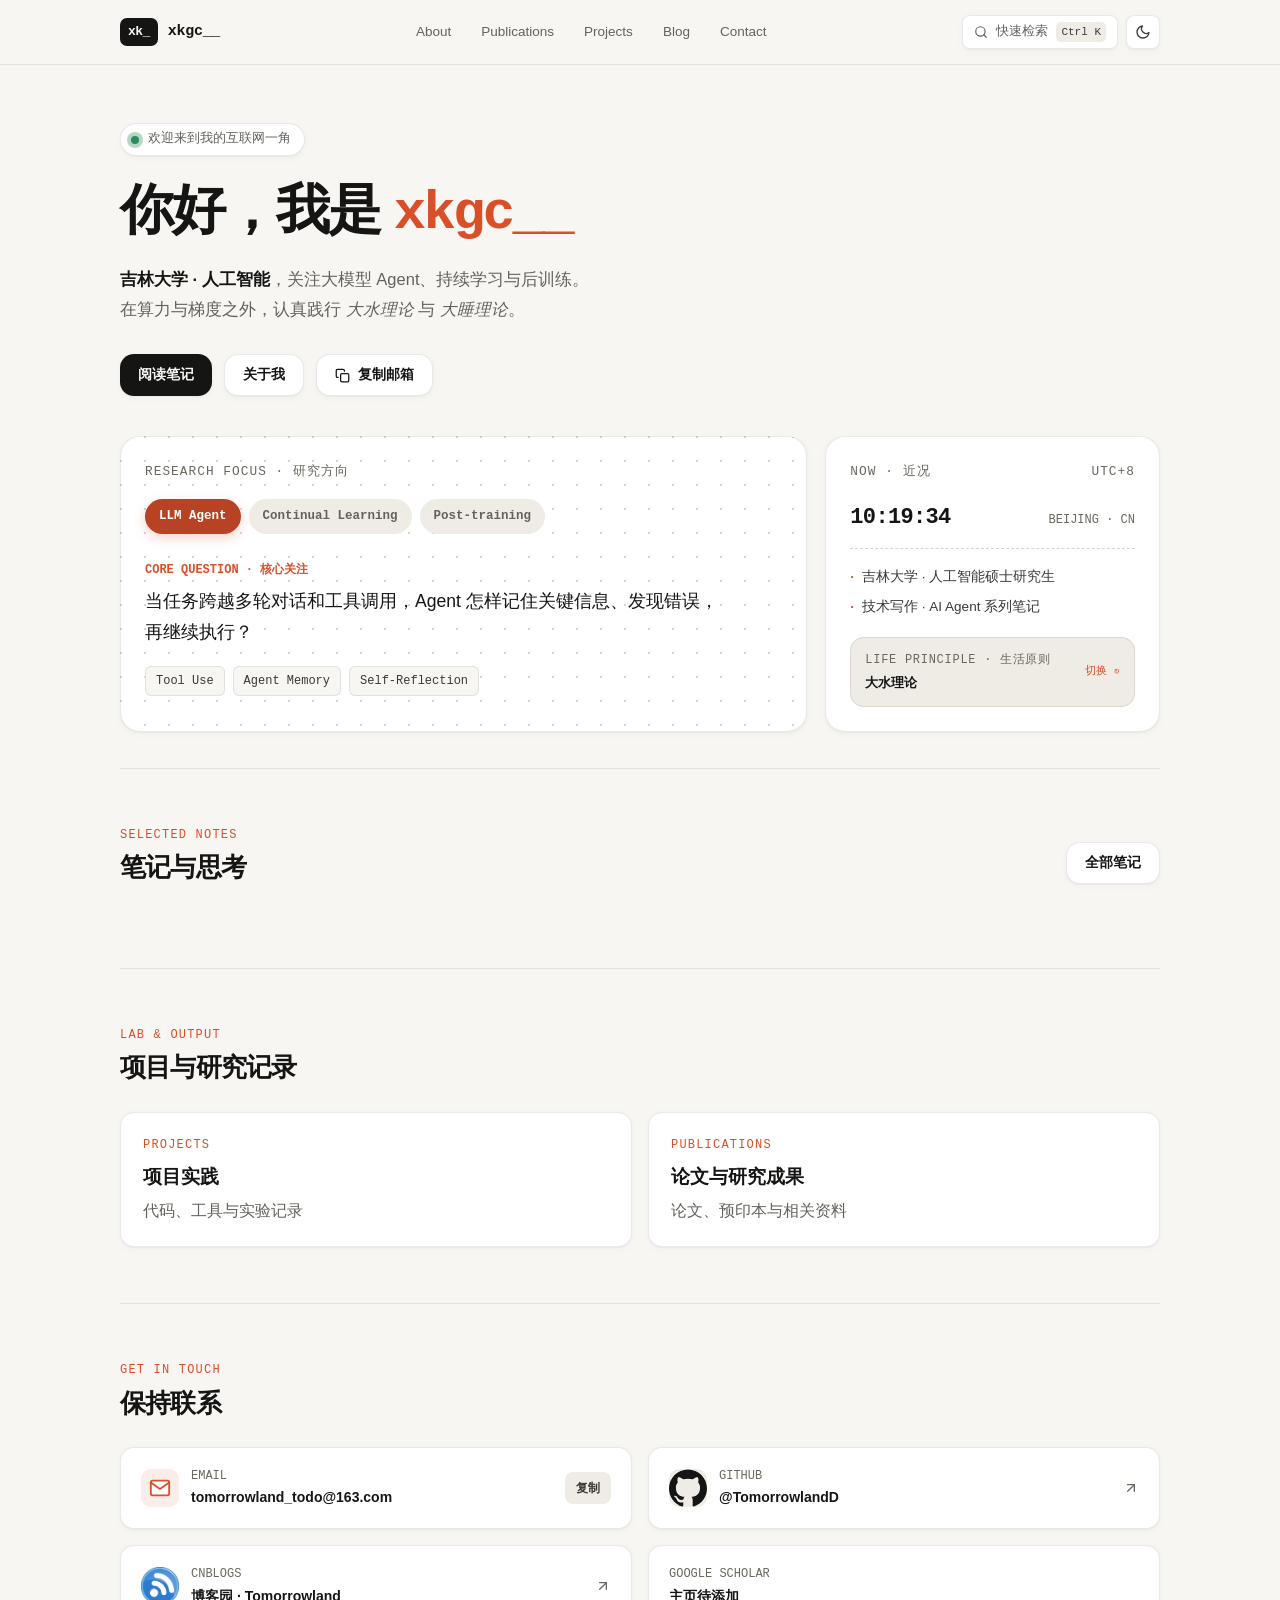
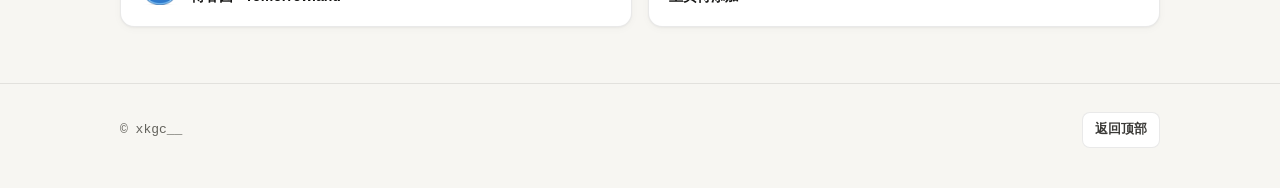
==== commit 7c448406: "refactor(site): 提取共用样式并拆分首页交互 - 提取全站基础样式和主题切换图标 - 将页面专属的深色样式归入对应页面样式表 - 分离首页快速搜索和邮箱复制，并更新维护入口" ====
--- a/site/index.html
+++ b/site/index.html
@@ -7,6 +7,7 @@
   <meta name="description" content="xkgc__ 的个人主页：985 · 人工智能 · 研0，关注大模型 Agent、持续学习与后训练，践行大水理论与大睡理论。" />
   <title>xkgc__ · 个人主页</title>
   <link rel="icon" href="data:image/svg+xml,%3Csvg xmlns='http://www.w3.org/2000/svg' viewBox='0 0 64 64'%3E%3Crect width='64' height='64' rx='16' fill='%23151514'/%3E%3Ctext x='50%25' y='54%25' dominant-baseline='middle' text-anchor='middle' fill='%23D94F2A' font-family='monospace' font-weight='700' font-size='28'%3Exk_%3C/text%3E%3C/svg%3E" />
+  <link rel="stylesheet" href="./base.css">
   <link rel="stylesheet" href="./home.css">
   <link rel="stylesheet" href="./dark-theme.css">
   <script defer src="./blog-data.js"></script>
@@ -16,6 +17,8 @@
   <script defer src="./projects.js"></script>
   <script defer src="./theme.js"></script>
   <script defer src="./home.js"></script>
+  <script defer src="./home-search.js"></script>
+  <script defer src="./email-copy.js"></script>
 </head>
 <body id="top">
   <a class="skip-link" href="#main">跳到主要内容</a>
@@ -27,11 +30,11 @@
       </a>
 
       <nav class="nav-links" aria-label="主导航" lang="en">
-        <a class="nav-link" href="./about.html">About</a>
-        <a class="nav-link" href="./publications.html">Publications</a>
-        <a class="nav-link" href="./projects.html">Projects</a>
-        <a class="nav-link" href="./blog.html">Blog</a>
-        <a class="nav-link" href="#contact">Contact</a>
+        <a class="nav-link" href="./about.html" data-search-label="关于我">About</a>
+        <a class="nav-link" href="./publications.html" data-search-label="论文与研究成果">Publications</a>
+        <a class="nav-link" href="./projects.html" data-search-label="项目实践">Projects</a>
+        <a class="nav-link" href="./blog.html" data-search-label="博客笔记">Blog</a>
+        <a class="nav-link" href="#contact" data-search-label="保持联系">Contact</a>
       </nav>
 
       <div class="header-controls">
@@ -44,22 +47,7 @@
           <span class="cmd-kbd" id="search-shortcut">Ctrl K</span>
         </button>
 
-        <button type="button" class="icon-btn" id="theme-toggle-btn" aria-label="切换明暗主题" title="切换明暗主题">
-          <svg id="theme-icon-sun" width="16" height="16" viewBox="0 0 24 24" fill="none" stroke="currentColor" stroke-width="2" stroke-linecap="round" stroke-linejoin="round" >
-            <circle cx="12" cy="12" r="5"></circle>
-            <line x1="12" y1="1" x2="12" y2="3"></line>
-            <line x1="12" y1="21" x2="12" y2="23"></line>
-            <line x1="4.22" y1="4.22" x2="5.64" y2="5.64"></line>
-            <line x1="18.36" y1="18.36" x2="19.78" y2="19.78"></line>
-            <line x1="1" y1="12" x2="3" y2="12"></line>
-            <line x1="21" y1="12" x2="23" y2="12"></line>
-            <line x1="4.22" y1="19.78" x2="5.64" y2="18.36"></line>
-            <line x1="18.36" y1="5.64" x2="19.78" y2="4.22"></line>
-          </svg>
-          <svg id="theme-icon-moon" width="16" height="16" viewBox="0 0 24 24" fill="none" stroke="currentColor" stroke-width="2" stroke-linecap="round" stroke-linejoin="round">
-            <path d="M21 12.79A9 9 0 1 1 11.21 3 7 7 0 0 0 21 12.79z"></path>
-          </svg>
-        </button>
+        <button type="button" class="icon-btn theme-toggle" id="theme-toggle-btn" aria-label="切换明暗主题" title="切换明暗主题"></button>
       </div>
     </div>
   </header>
@@ -77,7 +65,7 @@
 
         <p class="hero-subtitle">
           <strong>吉林大学 · 人工智能</strong>，关注大模型 Agent、持续学习与后训练。<br />
-          在算力与梯度之外，认真践行 <span class="serif-accent">大水理论</span> 与 <span class="serif-accent">大睡理论</span>。
+          在算力与梯度之外，认真践行 <span class="serif-italic">大水理论</span> 与 <span class="serif-italic">大睡理论</span>。
         </p>
 
         <div class="hero-actions">
--- a/site/base.css
+++ b/site/base.css
@@ -0,0 +1,196 @@
+/* Shared theme defaults, typography, and page chrome. */
+:root {
+  color-scheme: light;
+  --page-motion: 260ms;
+  --nav-gap: 4px;
+  --bg-page: #F7F6F2;
+  --bg-card: #FFFFFF;
+  --bg-card-soft: #FAF9F5;
+  --bg-tint: #EFECE6;
+  --bg-glass: rgba(247, 246, 242, 0.84);
+
+  --ink: #1A1918;
+  --ink-secondary: #3E3C38;
+  --muted: #6E6A63;
+  --muted-soft: #746f67;
+
+  --border: #E6E3DC;
+  --border-strong: #D4CFC5;
+
+  --accent: #D94F2A;
+  --accent-soft: #FDF0EC;
+  --accent-border: rgba(217, 79, 42, 0.28);
+
+  --sage: #2F7D57;
+  --sage-soft: rgba(47, 125, 87, 0.11);
+
+  --code-bg: #F2EFE9;
+
+  --shadow-sm: 0 2px 8px rgba(26, 25, 24, 0.03), 0 1px 2px rgba(26, 25, 24, 0.04);
+  --shadow-md: 0 12px 30px -12px rgba(26, 25, 24, 0.1), 0 2px 6px rgba(26, 25, 24, 0.04);
+  --shadow-lg: 0 28px 60px -16px rgba(26, 25, 24, 0.24);
+
+  --font-sans: -apple-system, BlinkMacSystemFont, "PingFang SC", "Hiragino Sans GB", "Noto Sans SC", "Microsoft YaHei", sans-serif;
+  --font-serif: Georgia, "Songti SC", "Noto Serif SC", serif;
+  --font-mono: ui-monospace, "SFMono-Regular", Menlo, Consolas, monospace;
+
+  --radius-sm: 8px;
+  --radius-md: 12px;
+  --radius-lg: 18px;
+  --radius-full: 9999px;
+
+  --ease: cubic-bezier(0.22, 1, 0.36, 1);
+}
+
+*, *::before, *::after {
+  box-sizing: border-box;
+}
+
+html {
+  scroll-behavior: smooth;
+  scroll-padding-top: 80px;
+  -webkit-text-size-adjust: 100%;
+}
+
+body {
+  margin: 0;
+  background-color: var(--bg-page);
+  color: var(--ink);
+  font-family: var(--font-sans);
+  line-height: 1.7;
+  -webkit-font-smoothing: antialiased;
+  -moz-osx-font-smoothing: grayscale;
+  transition: background-color var(--page-motion) var(--ease), color var(--page-motion) var(--ease);
+}
+
+::selection {
+  background: var(--accent-soft);
+  color: var(--accent);
+}
+
+a {
+  color: inherit;
+  text-decoration: none;
+}
+
+button, input {
+  font: inherit;
+  color: inherit;
+}
+
+button {
+  background: transparent;
+  border: none;
+  padding: 0;
+  cursor: pointer;
+  -webkit-tap-highlight-color: transparent;
+}
+
+button:disabled {
+  cursor: not-allowed;
+  opacity: 0.45;
+}
+
+a:focus-visible, button:focus-visible, input:focus-visible {
+  outline: 2px solid var(--accent);
+  outline-offset: 3px;
+}
+
+svg {
+  display: block;
+  flex-shrink: 0;
+}
+
+.mono {
+  font-family: var(--font-mono);
+  font-variant-numeric: tabular-nums;
+}
+
+.serif-italic {
+  font-family: var(--font-serif);
+  font-style: italic;
+}
+
+.skip-link {
+  position: absolute;
+  left: 16px;
+  top: -80px;
+  z-index: 100;
+  padding: 10px 16px;
+  background: var(--ink);
+  color: var(--bg-page);
+  border-radius: var(--radius-sm);
+  font-size: 13px;
+  font-weight: 600;
+}
+
+.topbar {
+  position: sticky;
+  top: 0;
+  z-index: 40;
+  background: var(--bg-glass);
+  backdrop-filter: blur(16px);
+  -webkit-backdrop-filter: blur(16px);
+  border-bottom: 1px solid var(--border);
+  transition: background-color var(--page-motion) var(--ease), border-color var(--page-motion) var(--ease);
+}
+
+.topbar-inner {
+  min-height: 64px;
+  display: flex;
+  align-items: center;
+  justify-content: space-between;
+  gap: 16px;
+}
+
+.nav-links {
+  display: flex;
+  align-items: center;
+  gap: var(--nav-gap);
+}
+
+.nav-link {
+  padding: 6px 12px;
+  border-radius: var(--radius-sm);
+  font-size: 13.5px;
+  color: var(--muted);
+  transition: color 180ms var(--ease), background-color 180ms var(--ease);
+  white-space: nowrap;
+}
+
+.nav-link:hover {
+  color: var(--ink);
+  background: var(--bg-tint);
+}
+
+.nav-link[aria-current="page"] {
+  color: var(--accent);
+  background: var(--accent-soft);
+  font-weight: 600;
+}
+
+.footer-inner {
+  display: flex;
+  flex-wrap: wrap;
+  align-items: center;
+  justify-content: space-between;
+  gap: 14px;
+}
+
+.skip-link:focus { top: 16px; }
+
+[hidden] { display: none !important; }
+
+/* Theme icons share the color of their button. */
+.theme-toggle::before {
+  content: "";
+  display: block;
+  width: 16px;
+  height: 16px;
+  background-color: currentColor;
+  mask: url("data:image/svg+xml,%3Csvg xmlns%3D%22http%3A//www.w3.org/2000/svg%22 width%3D%2216%22 height%3D%2216%22 viewBox%3D%220 0 24 24%22 fill%3D%22none%22 stroke%3D%22black%22 stroke-width%3D%222%22 stroke-linecap%3D%22round%22 stroke-linejoin%3D%22round%22%3E%3Cpath d%3D%22M21 12.79A9 9 0 1 1 11.21 3 7 7 0 0 0 21 12.79z%22%3E%3C/path%3E%3C/svg%3E") center / contain no-repeat;
+}
+
+[data-theme="dark"] .theme-toggle::before {
+  mask-image: url("data:image/svg+xml,%3Csvg xmlns%3D%22http%3A//www.w3.org/2000/svg%22 width%3D%2216%22 height%3D%2216%22 viewBox%3D%220 0 24 24%22 fill%3D%22none%22 stroke%3D%22black%22 stroke-width%3D%222%22 stroke-linecap%3D%22round%22 stroke-linejoin%3D%22round%22%3E%3Ccircle cx%3D%2212%22 cy%3D%2212%22 r%3D%225%22%3E%3C/circle%3E%3Cline x1%3D%2212%22 y1%3D%221%22 x2%3D%2212%22 y2%3D%223%22%3E%3C/line%3E%3Cline x1%3D%2212%22 y1%3D%2221%22 x2%3D%2212%22 y2%3D%2223%22%3E%3C/line%3E%3Cline x1%3D%224.22%22 y1%3D%224.22%22 x2%3D%225.64%22 y2%3D%225.64%22%3E%3C/line%3E%3Cline x1%3D%2218.36%22 y1%3D%2218.36%22 x2%3D%2219.78%22 y2%3D%2219.78%22%3E%3C/line%3E%3Cline x1%3D%221%22 y1%3D%2212%22 x2%3D%223%22 y2%3D%2212%22%3E%3C/line%3E%3Cline x1%3D%2221%22 y1%3D%2212%22 x2%3D%2223%22 y2%3D%2212%22%3E%3C/line%3E%3Cline x1%3D%224.22%22 y1%3D%2219.78%22 x2%3D%225.64%22 y2%3D%2218.36%22%3E%3C/line%3E%3Cline x1%3D%2218.36%22 y1%3D%225.64%22 x2%3D%2219.78%22 y2%3D%224.22%22%3E%3C/line%3E%3C/svg%3E");
+}
--- a/site/home.css
+++ b/site/home.css
@@ -2,148 +2,41 @@
    1. 设计系统变量 (Warm Editorial × Swiss-Tech Lab)
    ========================================================================== */
 :root {
-  color-scheme: light;
-  --bg-page: #F7F6F2;
-  --bg-card: #FFFFFF;
   --bg-elevated: #FFFFFF;
-  --bg-tint: #EFECE6;
+  --page-motion: 280ms;
+  --nav-gap: 6px;
   --bg-glass: rgba(247, 246, 242, 0.82);
-
   --ink: #151514;
   --ink-secondary: #3A3936;
   --muted: #63625C;
-  --muted-soft: #8A8880;
-
+  --muted-soft: #69685f;
   --border: rgba(21, 21, 20, 0.09);
   --border-strong: rgba(21, 21, 20, 0.18);
-
-  --accent: #D94F2A;
   --accent-soft: rgba(217, 79, 42, 0.1);
   --sage: #2D8A61;
   --sage-soft: rgba(45, 138, 97, 0.12);
-
   --shadow-sm: 0 2px 8px rgba(21, 21, 20, 0.03), 0 1px 2px rgba(21, 21, 20, 0.04);
   --shadow-md: 0 12px 32px -12px rgba(21, 21, 20, 0.1), 0 2px 6px rgba(21, 21, 20, 0.04);
   --shadow-lg: 0 28px 60px -16px rgba(21, 21, 20, 0.22);
-
-  --font-sans: -apple-system, BlinkMacSystemFont, "PingFang SC", "Hiragino Sans GB", "Noto Sans SC", "Microsoft YaHei", sans-serif;
-  --font-serif: Georgia, "Songti SC", "Noto Serif SC", serif;
   --font-mono: ui-monospace, "SFMono-Regular", "JetBrains Mono", Menlo, Consolas, monospace;
-
-  --radius-sm: 8px;
   --radius-md: 14px;
   --radius-lg: 20px;
-  --radius-full: 9999px;
-
-  --ease: cubic-bezier(0.22, 1, 0.36, 1);
 }
 
 /* ==========================================================================
    2. 基础样式与排印规范
    ========================================================================== */
-*, *::before, *::after {
-  box-sizing: border-box;
-}
-
-html {
-  scroll-behavior: smooth;
-  scroll-padding-top: 84px;
-  -webkit-text-size-adjust: 100%;
-}
-
-body {
-  margin: 0;
-  background-color: var(--bg-page);
-  color: var(--ink);
-  font-family: var(--font-sans);
-  line-height: 1.7;
-  -webkit-font-smoothing: antialiased;
-  -moz-osx-font-smoothing: grayscale;
-  transition: background-color 280ms var(--ease), color 280ms var(--ease);
-
-}
-
-::selection {
-  background: var(--accent-soft);
-  color: var(--accent);
-}
-
-a {
-  color: inherit;
-  text-decoration: none;
-}
-
-button {
-  font: inherit;
-  color: inherit;
-  background: transparent;
-  border: none;
-  padding: 0;
-  cursor: pointer;
-  -webkit-tap-highlight-color: transparent;
-}
-
-a:focus-visible, button:focus-visible, input:focus-visible {
-  outline: 2px solid var(--accent);
-  outline-offset: 3px;
-}
-
-svg {
-  display: block;
-  flex-shrink: 0;
-}
-
-.mono {
-  font-family: var(--font-mono);
-  font-variant-numeric: tabular-nums;
-}
-
-.serif-accent {
-  font-family: var(--font-serif);
-  font-style: italic;
-}
+
+html { scroll-padding-top: 84px; }
 
 .container {
   width: min(1040px, calc(100% - 48px));
   margin-inline: auto;
 }
 
-.skip-link {
-  position: absolute;
-  left: 16px;
-  top: -80px;
-  z-index: 100;
-  padding: 10px 16px;
-  background: var(--ink);
-  color: var(--bg-page);
-  border-radius: var(--radius-sm);
-  font-size: 13px;
-  font-weight: 600;
-}
-.skip-link:focus { top: 16px; }
-
-
 /* ==========================================================================
    3. 顶部吸顶玻璃导航栏
    ========================================================================== */
-.topbar {
-  position: sticky;
-  top: 0;
-  z-index: 40;
-  background: var(--bg-glass);
-  backdrop-filter: blur(16px);
-  -webkit-backdrop-filter: blur(16px);
-  border-bottom: 1px solid var(--border);
-  transition: background-color 280ms var(--ease), border-color 280ms var(--ease);
-}
-
-.topbar-inner {
-  min-height: 64px;
-  display: flex;
-  align-items: center;
-  justify-content: space-between;
-  gap: 16px;
-}
 
 .brand {
   display: inline-flex;
@@ -174,33 +67,6 @@
   transform: rotate(-3deg) scale(1.04);
   background: var(--accent);
   color: #FFFFFF;
-}
-
-.nav-links {
-  display: flex;
-  align-items: center;
-  gap: 6px;
-}
-
-.nav-link {
-  padding: 6px 12px;
-  border-radius: var(--radius-sm);
-  font-size: 13.5px;
-  color: var(--muted);
-  transition: color 180ms var(--ease), background-color 180ms var(--ease);
-  white-space: nowrap;
-}
-
-.nav-link:hover {
-  color: var(--ink);
-  background: var(--bg-tint);
-}
-
-.nav-link .en {
-  font-family: var(--font-mono);
-  font-size: 11px;
-  opacity: 0.65;
-  margin-left: 3px;
 }
 
 .header-controls {
@@ -598,7 +464,6 @@
   flex-shrink: 0;
 }
 
-
 .section-block {
   padding: 56px 0;
   border-top: 1px solid var(--border);
@@ -637,7 +502,6 @@
   color: var(--muted);
 }
 
-
 .notes-list {
   display: grid;
   gap: 12px;
@@ -669,8 +533,6 @@
   font-size: 12.5px;
   color: var(--muted-soft);
 }
-
-
 
 .note-cat {
   font-family: var(--font-mono);
@@ -768,14 +630,6 @@
   color: var(--muted);
 }
 
-.footer-inner {
-  display: flex;
-  flex-wrap: wrap;
-  align-items: center;
-  justify-content: space-between;
-  gap: 14px;
-}
-
 .back-to-top {
   display: inline-flex;
   align-items: center;
@@ -795,7 +649,6 @@
   color: var(--accent);
   transform: translateY(-2px);
 }
-
 
 .toast {
   position: fixed;
@@ -821,9 +674,6 @@
 }
 
 /* Homepage details */
-:root { --muted-soft: #69685f; }
-#theme-icon-sun, [data-theme="dark"] #theme-icon-moon { display: none; }
-[data-theme="dark"] #theme-icon-sun { display: block; }
 .card-kicker { margin-top: 0; font-weight: 500; font-size: .8rem; }
 .bento-research {
   justify-content: flex-start;
@@ -902,3 +752,19 @@
   html { scroll-behavior: auto; }
   *, *::before, *::after { animation: none !important; transition: none !important; }
 }
+
+/* Dark theme overrides for the homepage. */
+[data-theme="dark"] :is(.section-index, .research-panel-label) { color: var(--muted); }
+[data-theme="dark"] .keyword-chip {
+  background: var(--bg-tint);
+  color: var(--ink-secondary);
+}
+[data-theme="dark"] .research-tab.active {
+  color: var(--accent);
+  background: var(--accent-soft);
+  border-color: var(--accent-border);
+  box-shadow: none;
+}
+[data-theme="dark"] :is(.brand:hover .brand-badge, .btn-primary:hover, .copy-pill:hover) {
+  color: var(--bg-page);
+}
--- a/site/dark-theme.css
+++ b/site/dark-theme.css
@@ -28,37 +28,3 @@
 }
 
 [data-theme="dark"] :is(h1, h2, h3, h4) { color: var(--heading); }
-[data-theme="dark"] .interest-list strong { color: var(--heading); }
-[data-theme="dark"] :is(.category, .eyebrow, .section-index, .research-panel-label) { color: var(--muted); }
-[data-theme="dark"] :is(.keyword-chip, .series-badge, .tags span) {
-  background: var(--bg-tint);
-  color: var(--ink-secondary);
-}
-
-[data-theme="dark"] :is(.research-tab.active, .category-button[aria-pressed="true"], .page-button[aria-current="page"]) {
-  color: var(--accent);
-  background: var(--accent-soft);
-  border-color: var(--accent-border);
-  box-shadow: none;
-}
-
-/* Contrast for text and icons on a solid terracotta fill. */
-[data-theme="dark"] :is(.brand-mark, .brand:hover .brand-badge, .btn-primary:hover, .copy-pill:hover, .series-start-btn:hover, .reset-btn) {
-  color: var(--bg-page);
-}
-
-[data-theme="dark"] .prose blockquote {
-  border-left-color: var(--quote-rule);
-  color: var(--ink-secondary);
-}
-[data-theme="dark"] .reading-sidebar {
-  background: transparent;
-  border: 0;
-  border-left: 1px solid var(--border);
-  border-radius: 0;
-  box-shadow: none;
-}
-[data-theme="dark"] .toc-list a[aria-current="location"] {
-  background: transparent;
-  color: var(--heading);
-}
